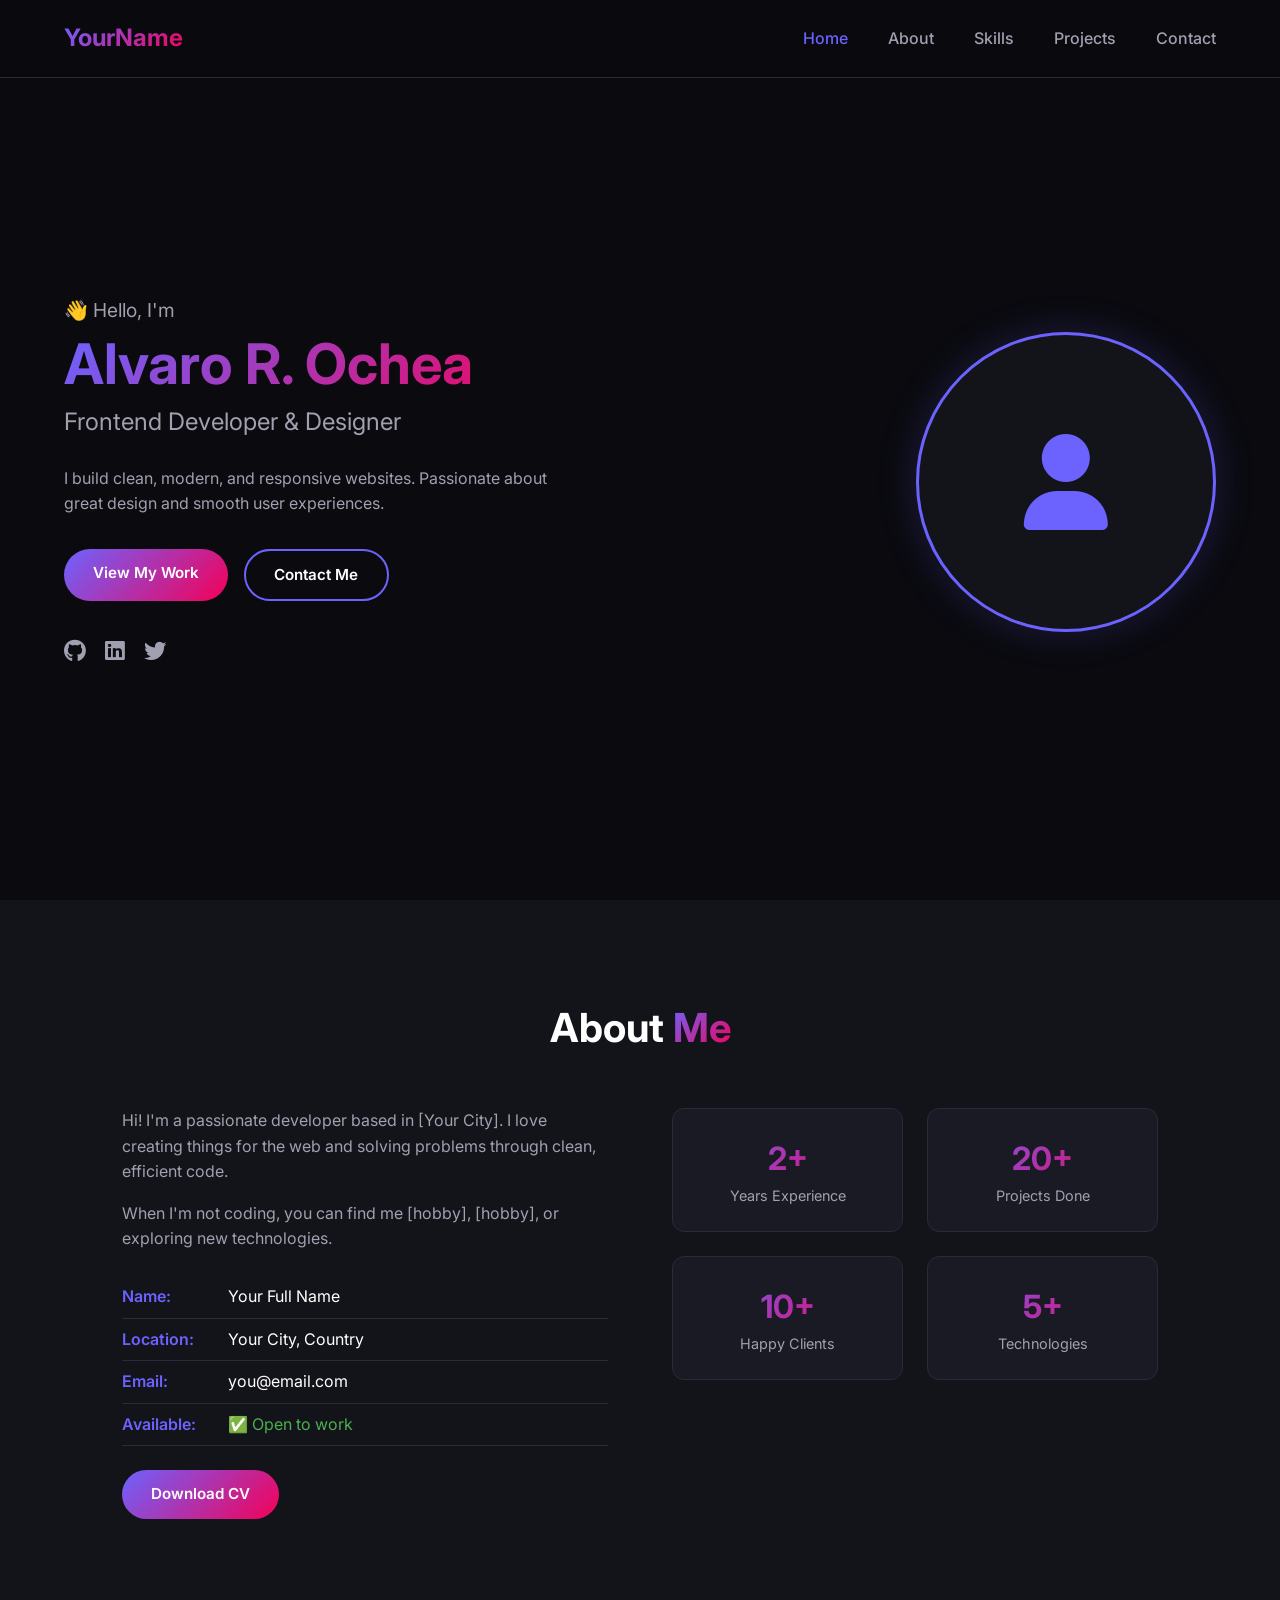
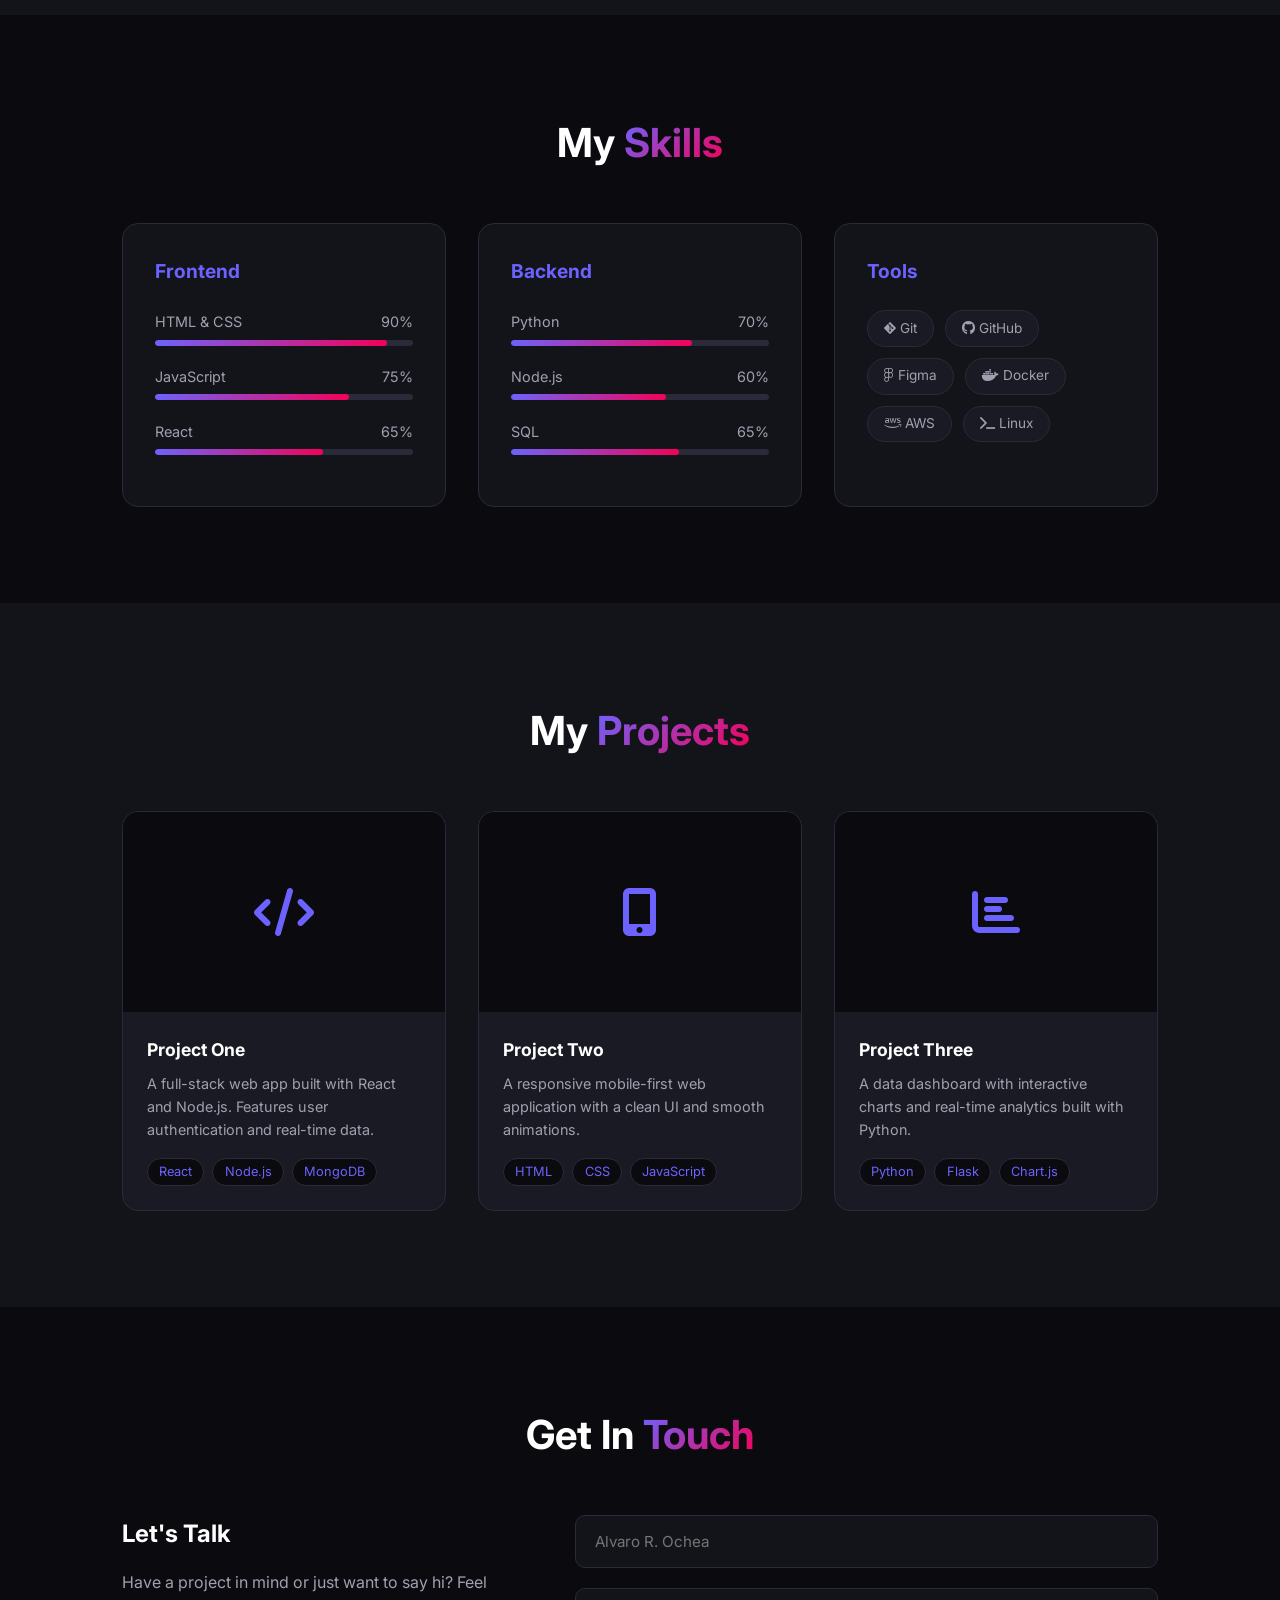
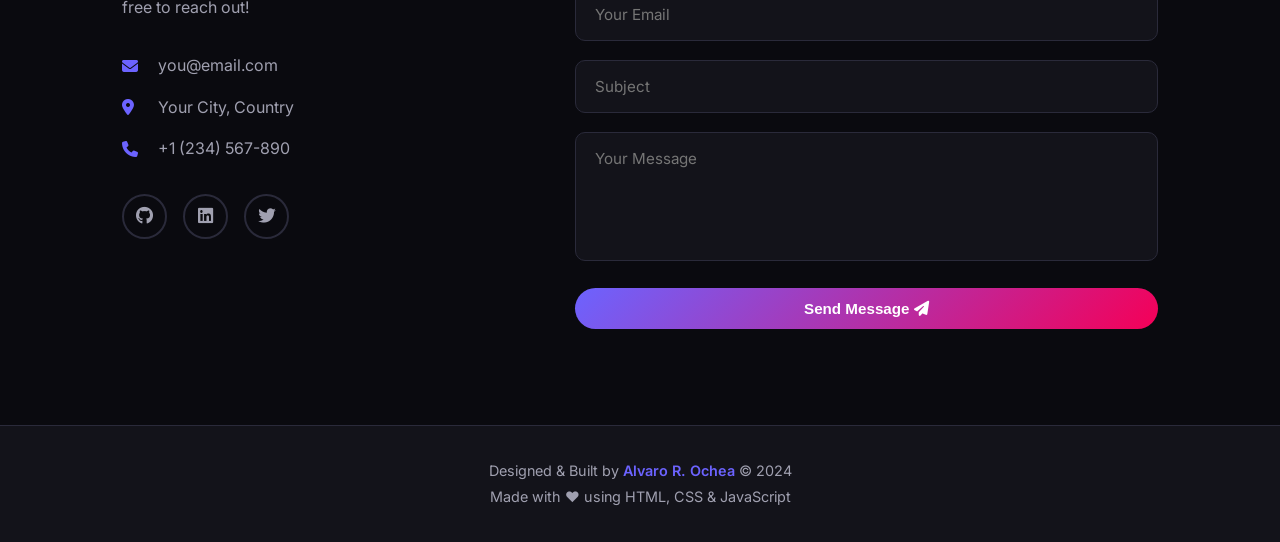
==== index.html @ e85761f1 "First Steps" ====
<!DOCTYPE html>
<html lang="en">
<head>
    <meta charset="UTF-8">
    <meta name="viewport" content="width=device-width, initial-scale=1.0">
    <title>Alvaro R. Ochea | Portfolio</title>
    <link rel="stylesheet" href="style.css">
    <!-- Font Awesome for icons -->
    <link rel="stylesheet" href="https://cdnjs.cloudflare.com/ajax/libs/font-awesome/6.4.0/css/all.min.css">
    <!-- Google Fonts -->
    <link href="https://fonts.googleapis.com/css2?family=Inter:wght@300;400;500;600;700&display=swap" rel="stylesheet">
</head>
<body>

    <!-- NAVBAR -->
    <nav class="navbar">
        <div class="nav-logo">YourName</div>
        <ul class="nav-links">
            <li><a href="#home">Home</a></li>
            <li><a href="#about">About</a></li>
            <li><a href="#skills">Skills</a></li>
            <li><a href="#projects">Projects</a></li>
            <li><a href="#contact">Contact</a></li>
        </ul>
        <div class="hamburger">
            <span></span>
            <span></span>
            <span></span>
        </div>
    </nav>

    <!-- HERO SECTION -->
    <section id="home" class="hero">
        <div class="hero-content">
            <p class="hero-greeting">👋 Hello, I'm</p>
            <h1 class="hero-name">Alvaro R. Ochea</h1>
            <h2 class="hero-title">Frontend Developer & Designer</h2>
            <p class="hero-description">
                I build clean, modern, and responsive websites. 
                Passionate about great design and smooth user experiences.
            </p>
            <div class="hero-buttons">
                <a href="#projects" class="btn btn-primary">View My Work</a>
                <a href="#contact" class="btn btn-secondary">Contact Me</a>
            </div>
            <div class="hero-socials">
                <a href="https://github.com/yourusername" target="_blank"><i class="fab fa-github"></i></a>
                <a href="https://linkedin.com/in/yourprofile" target="_blank"><i class="fab fa-linkedin"></i></a>
                <a href="https://twitter.com/yourhandle" target="_blank"><i class="fab fa-twitter"></i></a>
            </div>
        </div>
        <div class="hero-image">
            <!-- Replace with your image or remove -->
            <div class="image-placeholder">
                <i class="fas fa-user"></i>
            </div>
        </div>
    </section>

    <!-- ABOUT SECTION -->
    <section id="about" class="about">
        <div class="container">
            <h2 class="section-title">About <span>Me</span></h2>
            <div class="about-content">
                <div class="about-text">
                    <p>
                        Hi! I'm a passionate developer based in [Your City]. 
                        I love creating things for the web and solving problems 
                        through clean, efficient code.
                    </p>
                    <p>
                        When I'm not coding, you can find me [hobby], [hobby], 
                        or exploring new technologies.
                    </p>
                    <div class="about-info">
                        <div class="info-item">
                            <span class="info-label">Name:</span>
                            <span>Your Full Name</span>
                        </div>
                        <div class="info-item">
                            <span class="info-label">Location:</span>
                            <span>Your City, Country</span>
                        </div>
                        <div class="info-item">
                            <span class="info-label">Email:</span>
                            <span>you@email.com</span>
                        </div>
                        <div class="info-item">
                            <span class="info-label">Available:</span>
                            <span class="available">✅ Open to work</span>
                        </div>
                    </div>
                    <a href="#" class="btn btn-primary">Download CV</a>
                </div>
                <div class="about-stats">
                    <div class="stat-card">
                        <h3>2+</h3>
                        <p>Years Experience</p>
                    </div>
                    <div class="stat-card">
                        <h3>20+</h3>
                        <p>Projects Done</p>
                    </div>
                    <div class="stat-card">
                        <h3>10+</h3>
                        <p>Happy Clients</p>
                    </div>
                    <div class="stat-card">
                        <h3>5+</h3>
                        <p>Technologies</p>
                    </div>
                </div>
            </div>
        </div>
    </section>

    <!-- SKILLS SECTION -->
    <section id="skills" class="skills">
        <div class="container">
            <h2 class="section-title">My <span>Skills</span></h2>
            <div class="skills-grid">

                <div class="skill-category">
                    <h3>Frontend</h3>
                    <div class="skill-items">
                        <div class="skill-item">
                            <div class="skill-info">
                                <span>HTML & CSS</span>
                                <span>90%</span>
                            </div>
                            <div class="skill-bar">
                                <div class="skill-fill" style="width: 90%"></div>
                            </div>
                        </div>
                        <div class="skill-item">
                            <div class="skill-info">
                                <span>JavaScript</span>
                                <span>75%</span>
                            </div>
                            <div class="skill-bar">
                                <div class="skill-fill" style="width: 75%"></div>
                            </div>
                        </div>
                        <div class="skill-item">
                            <div class="skill-info">
                                <span>React</span>
                                <span>65%</span>
                            </div>
                            <div class="skill-bar">
                                <div class="skill-fill" style="width: 65%"></div>
                            </div>
                        </div>
                    </div>
                </div>

                <div class="skill-category">
                    <h3>Backend</h3>
                    <div class="skill-items">
                        <div class="skill-item">
                            <div class="skill-info">
                                <span>Python</span>
                                <span>70%</span>
                            </div>
                            <div class="skill-bar">
                                <div class="skill-fill" style="width: 70%"></div>
                            </div>
                        </div>
                        <div class="skill-item">
                            <div class="skill-info">
                                <span>Node.js</span>
                                <span>60%</span>
                            </div>
                            <div class="skill-bar">
                                <div class="skill-fill" style="width: 60%"></div>
                            </div>
                        </div>
                        <div class="skill-item">
                            <div class="skill-info">
                                <span>SQL</span>
                                <span>65%</span>
                            </div>
                            <div class="skill-bar">
                                <div class="skill-fill" style="width: 65%"></div>
                            </div>
                        </div>
                    </div>
                </div>

                <div class="skill-category">
                    <h3>Tools</h3>
                    <div class="tools-grid">
                        <div class="tool-badge"><i class="fab fa-git-alt"></i> Git</div>
                        <div class="tool-badge"><i class="fab fa-github"></i> GitHub</div>
                        <div class="tool-badge"><i class="fab fa-figma"></i> Figma</div>
                        <div class="tool-badge"><i class="fab fa-docker"></i> Docker</div>
                        <div class="tool-badge"><i class="fab fa-aws"></i> AWS</div>
                        <div class="tool-badge"><i class="fas fa-terminal"></i> Linux</div>
                    </div>
                </div>

            </div>
        </div>
    </section>

    <!-- PROJECTS SECTION -->
    <section id="projects" class="projects">
        <div class="container">
            <h2 class="section-title">My <span>Projects</span></h2>
            <div class="projects-grid">

                <div class="project-card">
                    <div class="project-image">
                        <div class="project-placeholder">
                            <i class="fas fa-code"></i>
                        </div>
                        <div class="project-overlay">
                            <a href="#" class="btn btn-small">Live Demo</a>
                            <a href="#" class="btn btn-small btn-outline">GitHub</a>
                        </div>
                    </div>
                    <div class="project-info">
                        <h3>Project One</h3>
                        <p>A full-stack web app built with React and Node.js. Features user authentication and real-time data.</p>
                        <div class="project-tags">
                            <span>React</span>
                            <span>Node.js</span>
                            <span>MongoDB</span>
                        </div>
                    </div>
                </div>

                <div class="project-card">
                    <div class="project-image">
                        <div class="project-placeholder">
                            <i class="fas fa-mobile-alt"></i>
                        </div>
                        <div class="project-overlay">
                            <a href="#" class="btn btn-small">Live Demo</a>
                            <a href="#" class="btn btn-small btn-outline">GitHub</a>
                        </div>
                    </div>
                    <div class="project-info">
                        <h3>Project Two</h3>
                        <p>A responsive mobile-first web application with a clean UI and smooth animations.</p>
                        <div class="project-tags">
                            <span>HTML</span>
                            <span>CSS</span>
                            <span>JavaScript</span>
                        </div>
                    </div>
                </div>

                <div class="project-card">
                    <div class="project-image">
                        <div class="project-placeholder">
                            <i class="fas fa-chart-bar"></i>
                        </div>
                        <div class="project-overlay">
                            <a href="#" class="btn btn-small">Live Demo</a>
                            <a href="#" class="btn btn-small btn-outline">GitHub</a>
                        </div>
                    </div>
                    <div class="project-info">
                        <h3>Project Three</h3>
                        <p>A data dashboard with interactive charts and real-time analytics built with Python.</p>
                        <div class="project-tags">
                            <span>Python</span>
                            <span>Flask</span>
                            <span>Chart.js</span>
                        </div>
                    </div>
                </div>

            </div>
        </div>
    </section>

    <!-- CONTACT SECTION -->
    <section id="contact" class="contact">
        <div class="container">
            <h2 class="section-title">Get In <span>Touch</span></h2>
            <div class="contact-content">

                <div class="contact-info">
                    <h3>Let's Talk</h3>
                    <p>Have a project in mind or just want to say hi? Feel free to reach out!</p>
                    <div class="contact-details">
                        <div class="contact-item">
                            <i class="fas fa-envelope"></i>
                            <span>you@email.com</span>
                        </div>
                        <div class="contact-item">
                            <i class="fas fa-map-marker-alt"></i>
                            <span>Your City, Country</span>
                        </div>
                        <div class="contact-item">
                            <i class="fas fa-phone"></i>
                            <span>+1 (234) 567-890</span>
                        </div>
                    </div>
                    <div class="contact-socials">
                        <a href="#"><i class="fab fa-github"></i></a>
                        <a href="#"><i class="fab fa-linkedin"></i></a>
                        <a href="#"><i class="fab fa-twitter"></i></a>
                    </div>
                </div>

                <form class="contact-form">
                    <div class="form-group">
                        <input type="text" placeholder="Alvaro R. Ochea" required>
                    </div>
                    <div class="form-group">
                        <input type="email" placeholder="Your Email" required>
                    </div>
                    <div class="form-group">
                        <input type="text" placeholder="Subject">
                    </div>
                    <div class="form-group">
                        <textarea rows="5" placeholder="Your Message" required></textarea>
                    </div>
                    <button type="submit" class="btn btn-primary">
                        Send Message <i class="fas fa-paper-plane"></i>
                    </button>
                </form>

            </div>
        </div>
    </section>

    <!-- FOOTER -->
    <footer class="footer">
        <p>Designed & Built by <span>Alvaro R. Ochea</span> © 2024</p>
        <p>Made with ❤️ using HTML, CSS & JavaScript</p>
    </footer>

    <script src="script.js"></script>
</body>
</html>
---- style.css ----
/* ===== RESET & BASE ===== */
* {
    margin: 0;
    padding: 0;
    box-sizing: border-box;
    scroll-behavior: smooth;
}

:root {
    --primary: #6c63ff;
    --primary-dark: #5a52d5;
    --secondary: #f50057;
    --bg-dark: #0a0a0f;
    --bg-card: #13131a;
    --bg-card2: #1a1a24;
    --text-primary: #ffffff;
    --text-secondary: #a0a0b0;
    --border: #2a2a3a;
    --gradient: linear-gradient(135deg, #6c63ff, #f50057);
}

body {
    font-family: 'Inter', sans-serif;
    background-color: var(--bg-dark);
    color: var(--text-primary);
    line-height: 1.6;
}

.container {
    max-width: 1100px;
    margin: 0 auto;
    padding: 0 2rem;
}

/* ===== NAVBAR ===== */
.navbar {
    position: fixed;
    top: 0;
    width: 100%;
    padding: 1.2rem 4rem;
    display: flex;
    justify-content: space-between;
    align-items: center;
    background: rgba(10, 10, 15, 0.85);
    backdrop-filter: blur(10px);
    border-bottom: 1px solid var(--border);
    z-index: 1000;
}

.nav-logo {
    font-size: 1.5rem;
    font-weight: 700;
    background: var(--gradient);
    -webkit-background-clip: text;
    -webkit-text-fill-color: transparent;
}

.nav-links {
    display: flex;
    list-style: none;
    gap: 2.5rem;
}

.nav-links a {
    text-decoration: none;
    color: var(--text-secondary);
    font-weight: 500;
    transition: color 0.3s;
}

.nav-links a:hover {
    color: var(--primary);
}

.hamburger {
    display: none;
    flex-direction: column;
    gap: 5px;
    cursor: pointer;
}

.hamburger span {
    width: 25px;
    height: 2px;
    background: var(--text-primary);
    transition: 0.3s;
}

/* ===== SECTION TITLES ===== */
.section-title {
    font-size: 2.5rem;
    font-weight: 700;
    text-align: center;
    margin-bottom: 3rem;
}

.section-title span {
    background: var(--gradient);
    -webkit-background-clip: text;
    -webkit-text-fill-color: transparent;
}

/* ===== BUTTONS ===== */
.btn {
    display: inline-block;
    padding: 0.75rem 1.8rem;
    border-radius: 50px;
    text-decoration: none;
    font-weight: 600;
    font-size: 0.95rem;
    transition: all 0.3s;
    cursor: pointer;
    border: none;
}

.btn-primary {
    background: var(--gradient);
    color: white;
}

.btn-primary:hover {
    opacity: 0.85;
    transform: translateY(-2px);
    box-shadow: 0 10px 30px rgba(108, 99, 255, 0.3);
}

.btn-secondary {
    background: transparent;
    color: var(--text-primary);
    border: 2px solid var(--primary);
}

.btn-secondary:hover {
    background: var(--primary);
    transform: translateY(-2px);
}

.btn-small {
    padding: 0.5rem 1.2rem;
    font-size: 0.85rem;
}

.btn-outline {
    background: transparent;
    border: 2px solid white;
    color: white;
}

/* ===== HERO ===== */
.hero {
    min-height: 100vh;
    display: flex;
    align-items: center;
    justify-content: space-between;
    padding: 8rem 4rem 4rem;
    gap: 2rem;
}

.hero-greeting {
    font-size: 1.2rem;
    color: var(--text-secondary);
    margin-bottom: 0.5rem;
}

.hero-name {
    font-size: 3.5rem;
    font-weight: 700;
    line-height: 1.1;
    margin-bottom: 0.5rem;
    background: var(--gradient);
    -webkit-background-clip: text;
    -webkit-text-fill-color: transparent;
}

.hero-title {
    font-size: 1.5rem;
    color: var(--text-secondary);
    font-weight: 400;
    margin-bottom: 1.5rem;
}

.hero-description {
    color: var(--text-secondary);
    max-width: 500px;
    margin-bottom: 2rem;
    font-size: 1rem;
}

.hero-buttons {
    display: flex;
    gap: 1rem;
    margin-bottom: 2rem;
    flex-wrap: wrap;
}

.hero-socials {
    display: flex;
    gap: 1.2rem;
}

.hero-socials a {
    color: var(--text-secondary);
    font-size: 1.4rem;
    transition: all 0.3s;
    text-decoration: none;
}

.hero-socials a:hover {
    color: var(--primary);
    transform: translateY(-3px);
}

.image-placeholder {
    width: 300px;
    height: 300px;
    border-radius: 50%;
    background: var(--bg-card);
    border: 3px solid var(--primary);
    display: flex;
    align-items: center;
    justify-content: center;
    font-size: 6rem;
    color: var(--primary);
    box-shadow: 0 0 40px rgba(108, 99, 255, 0.2);
}

/* ===== ABOUT ===== */
.about {
    padding: 6rem 0;
    background: var(--bg-card);
}

.about-content {
    display: grid;
    grid-template-columns: 1fr 1fr;
    gap: 4rem;
    align-items: start;
}

.about-text p {
    color: var(--text-secondary);
    margin-bottom: 1rem;
}

.about-info {
    margin: 1.5rem 0;
}

.info-item {
    display: flex;
    gap: 1rem;
    padding: 0.5rem 0;
    border-bottom: 1px solid var(--border);
}

.info-label {
    color: var(--primary);
    font-weight: 600;
    min-width: 90px;
}

.available {
    color: #4caf50;
}

.about-stats {
    display: grid;
    grid-template-columns: 1fr 1fr;
    gap: 1.5rem;
}

.stat-card {
    background: var(--bg-card2);
    padding: 1.5rem;
    border-radius: 12px;
    text-align: center;
    border: 1px solid var(--border);
    transition: transform 0.3s;
}

.stat-card:hover {
    transform: translateY(-5px);
    border-color: var(--primary);
}

.stat-card h3 {
    font-size: 2rem;
    background: var(--gradient);
    -webkit-background-clip: text;
    -webkit-text-fill-color: transparent;
}

.stat-card p {
    color: var(--text-secondary);
    font-size: 0.9rem;
}

/* ===== SKILLS ===== */
.skills {
    padding: 6rem 0;
}

.skills-grid {
    display: grid;
    grid-template-columns: 1fr 1fr 1fr;
    gap: 2rem;
}

.skill-category {
    background: var(--bg-card);
    padding: 2rem;
    border-radius: 16px;
    border: 1px solid var(--border);
}

.skill-category h3 {
    color: var(--primary);
    margin-bottom: 1.5rem;
    font-size: 1.2rem;
}

.skill-item {
    margin-bottom: 1.2rem;
}

.skill-info {
    display: flex;
    justify-content: space-between;
    margin-bottom: 0.4rem;
    font-size: 0.9rem;
    color: var(--text-secondary);
}

.skill-bar {
    height: 6px;
    background: var(--border);
    border-radius: 10px;
    overflow: hidden;
}

.skill-fill {
    height: 100%;
    background: var(--gradient);
    border-radius: 10px;
    transition: width 1s ease;
}

.tools-grid {
    display: flex;
    flex-wrap: wrap;
    gap: 0.7rem;
}

.tool-badge {
    background: var(--bg-card2);
    border: 1px solid var(--border);
    padding: 0.4rem 1rem;
    border-radius: 50px;
    font-size: 0.85rem;
    color: var(--text-secondary);
    transition: all 0.3s;
}

.tool-badge:hover {
    border-color: var(--primary);
    color: var(--primary);
}

/* ===== PROJECTS ===== */
.projects {
    padding: 6rem 0;
    background: var(--bg-card);
}

.projects-grid {
    display: grid;
    grid-template-columns: repeat(3, 1fr);
    gap: 2rem;
}

.project-card {
    background: var(--bg-card2);
    border-radius: 16px;
    overflow: hidden;
    border: 1px solid var(--border);
    transition: transform 0.3s, border-color 0.3s;
}

.project-card:hover {
    transform: translateY(-8px);
    border-color: var(--primary);
}

.project-image {
    position: relative;
    height: 200px;
    overflow: hidden;
}

.project-placeholder {
    width: 100%;
    height: 100%;
    background: var(--bg-dark);
    display: flex;
    align-items: center;
    justify-content: center;
    font-size: 3rem;
    color: var(--primary);
}

.project-overlay {
    position: absolute;
    top: 0;
    left: 0;
    width: 100%;
    height: 100%;
    background: rgba(108, 99, 255, 0.9);
    display: flex;
    align-items: center;
    justify-content: center;
    gap: 1rem;
    opacity: 0;
    transition: opacity 0.3s;
}

.project-card:hover .project-overlay {
    opacity: 1;
}

.project-info {
    padding: 1.5rem;
}

.project-info h3 {
    font-size: 1.1rem;
    margin-bottom: 0.5rem;
}

.project-info p {
    color: var(--text-secondary);
    font-size: 0.9rem;
    margin-bottom: 1rem;
}

.project-tags {
    display: flex;
    flex-wrap: wrap;
    gap: 0.5rem;
}

.project-tags span {
    background: var(--bg-dark);
    color: var(--primary);
    padding: 0.2rem 0.7rem;
    border-radius: 50px;
    font-size: 0.8rem;
    border: 1px solid var(--border);
}

/* ===== CONTACT ===== */
.contact {
    padding: 6rem 0;
}

.contact-content {
    display: grid;
    grid-template-columns: 1fr 1.5fr;
    gap: 4rem;
}

.contact-info h3 {
    font-size: 1.5rem;
    margin-bottom: 1rem;
}

.contact-info p {
    color: var(--text-secondary);
    margin-bottom: 2rem;
}

.contact-details {
    margin-bottom: 2rem;
}

.contact-item {
    display: flex;
    align-items: center;
    gap: 1rem;
    margin-bottom: 1rem;
    color: var(--text-secondary);
}

.contact-item i {
    color: var(--primary);
    width: 20px;
}

.contact-socials {
    display: flex;
    gap: 1rem;
}

.contact-socials a {
    width: 45px;
    height: 45px;
    border-radius: 50%;
    border: 2px solid var(--border);
    display: flex;
    align-items: center;
    justify-content: center;
    color: var(--text-secondary);
    text-decoration: none;
    font-size: 1.1rem;
    transition: all 0.3s;
}

.contact-socials a:hover {
    border-color: var(--primary);
    color: var(--primary);
    transform: translateY(-3px);
}

.contact-form {
    display: flex;
    flex-direction: column;
    gap: 1.2rem;
}

.form-group input,
.form-group textarea {
    width: 100%;
    padding: 1rem 1.2rem;
    background: var(--bg-card);
    border: 1px solid var(--border);
    border-radius: 10px;
    color: var(--text-primary);
    font-family: 'Inter', sans-serif;
    font-size: 0.95rem;
    transition: border-color 0.3s;
    resize: none;
}

.form-group input:focus,
.form-group textarea:focus {
    outline: none;
    border-color: var(--primary);
}

/* ===== FOOTER ===== */
.footer {
    background: var(--bg-card);
    text-align: center;
    padding: 2rem;
    border-top: 1px solid var(--border);
    color: var(--text-secondary);
    font-size: 0.9rem;
    line-height: 1.8;
}

.footer span {
    color: var(--primary);
    font-weight: 600;
}

/* ===== RESPONSIVE ===== */
@media (max-width: 900px) {
    .navbar {
        padding: 1rem 2rem;
    }

    .hero {
        flex-direction: column;
        padding: 8rem 2rem 4rem;
        text-align: center;
    }

    .hero-buttons {
        justify-content: center;
    }

    .hero-socials {
        justify-content: center;
    }

    .hero-description {
        margin: 0 auto 2rem;
    }

    .about-content {
        grid-template-columns: 1fr;
    }

    .skills-grid {
        grid-template-columns: 1fr;
    }

    .projects-grid {
        grid-template-columns: 1fr 1fr;
    }

    .contact-content {
        grid-template-columns: 1fr;
    }
}

@media (max-width: 600px) {
    .nav-links {
        display: none;
    }

    .hamburger {
        display: flex;
    }

    .hero-name {
        font-size: 2.5rem;
    }

    .projects-grid {
        grid-template-columns: 1fr;
    }

    .image-placeholder {
        width: 200px;
        height: 200px;
        font-size: 4rem;
    }
}
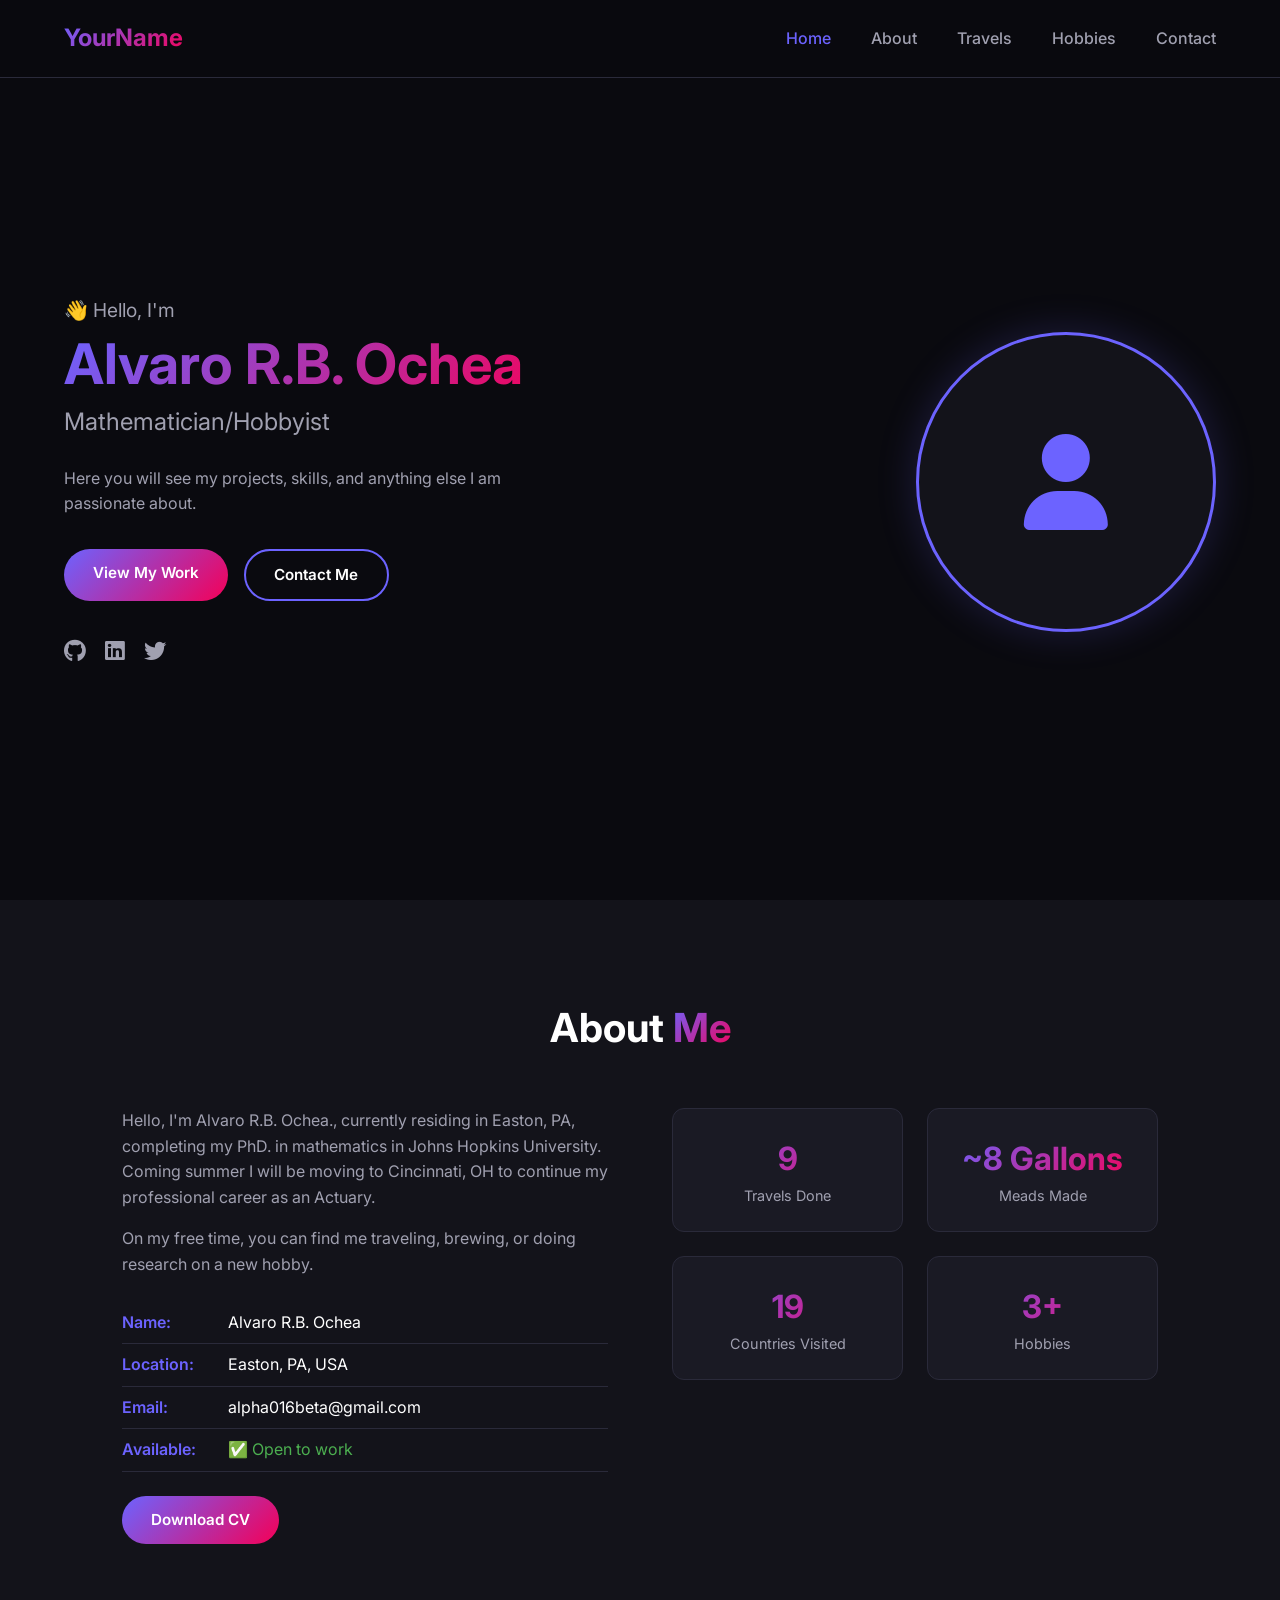
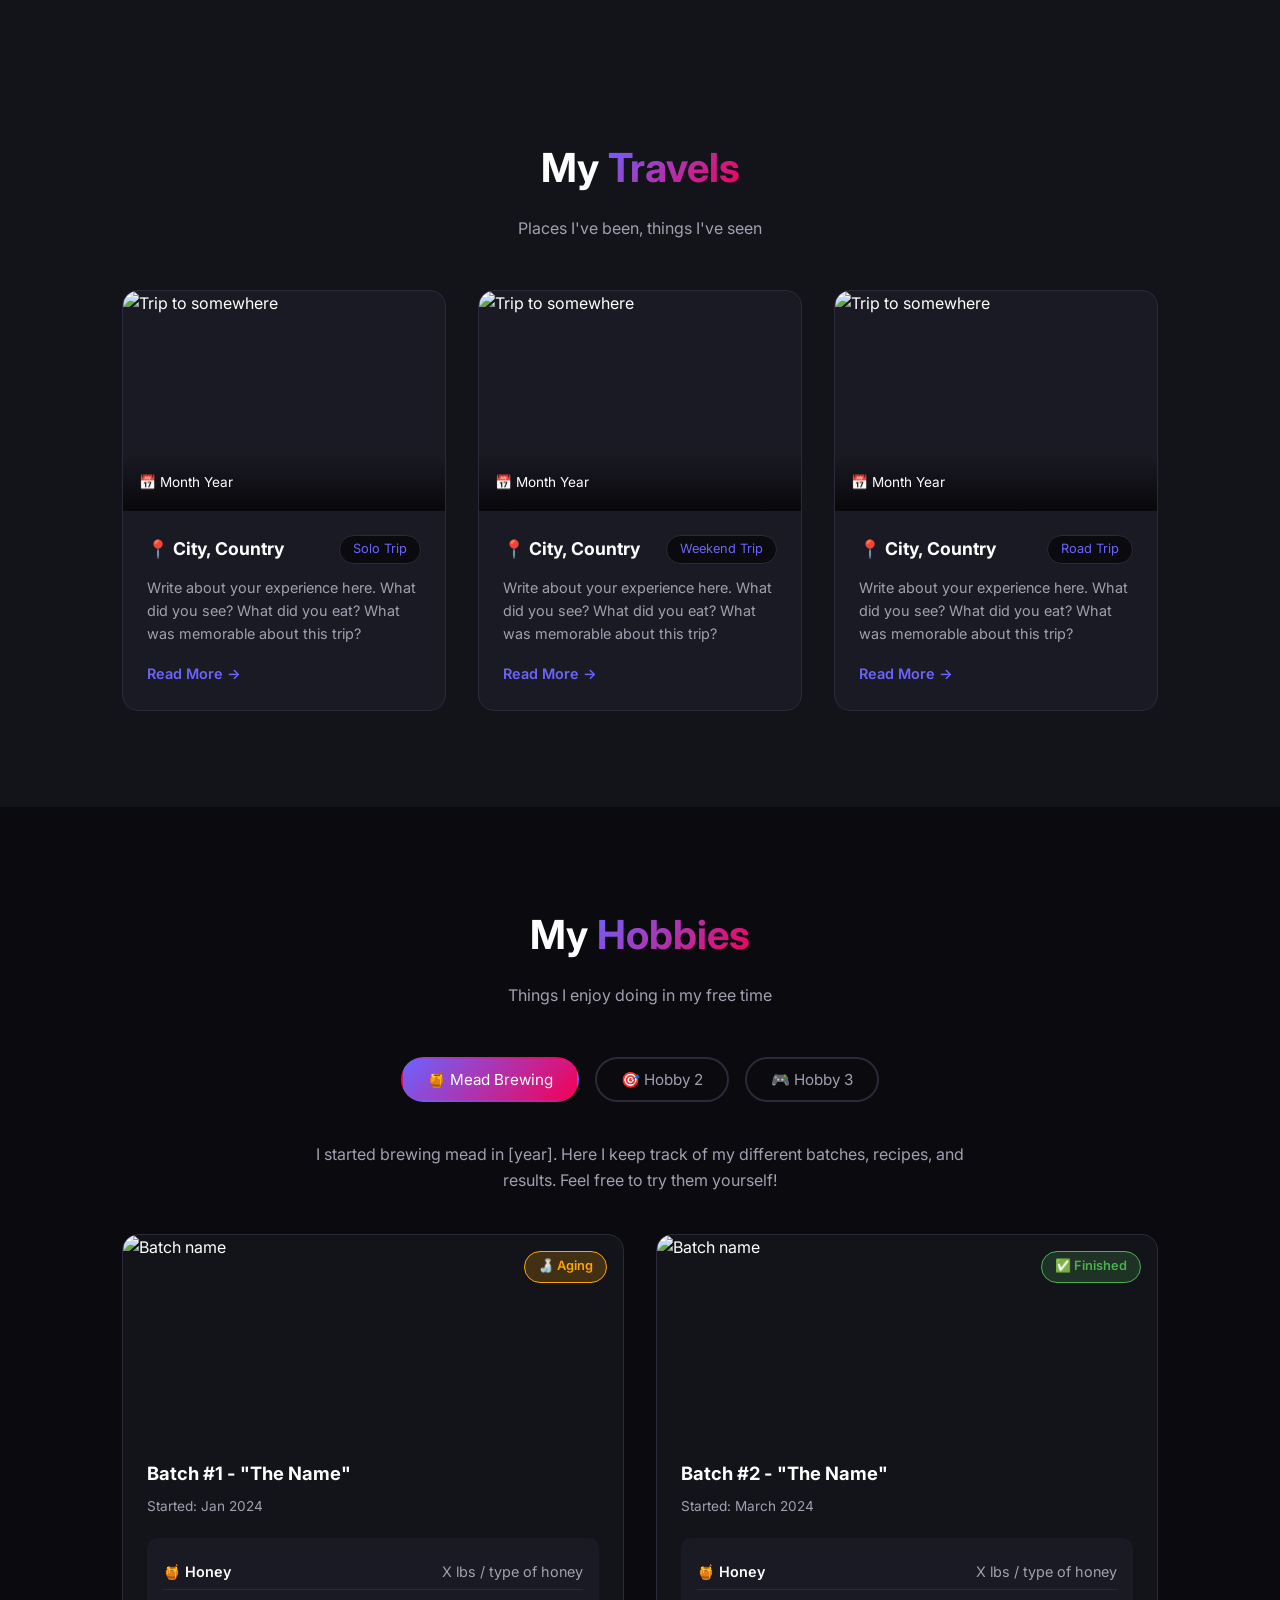
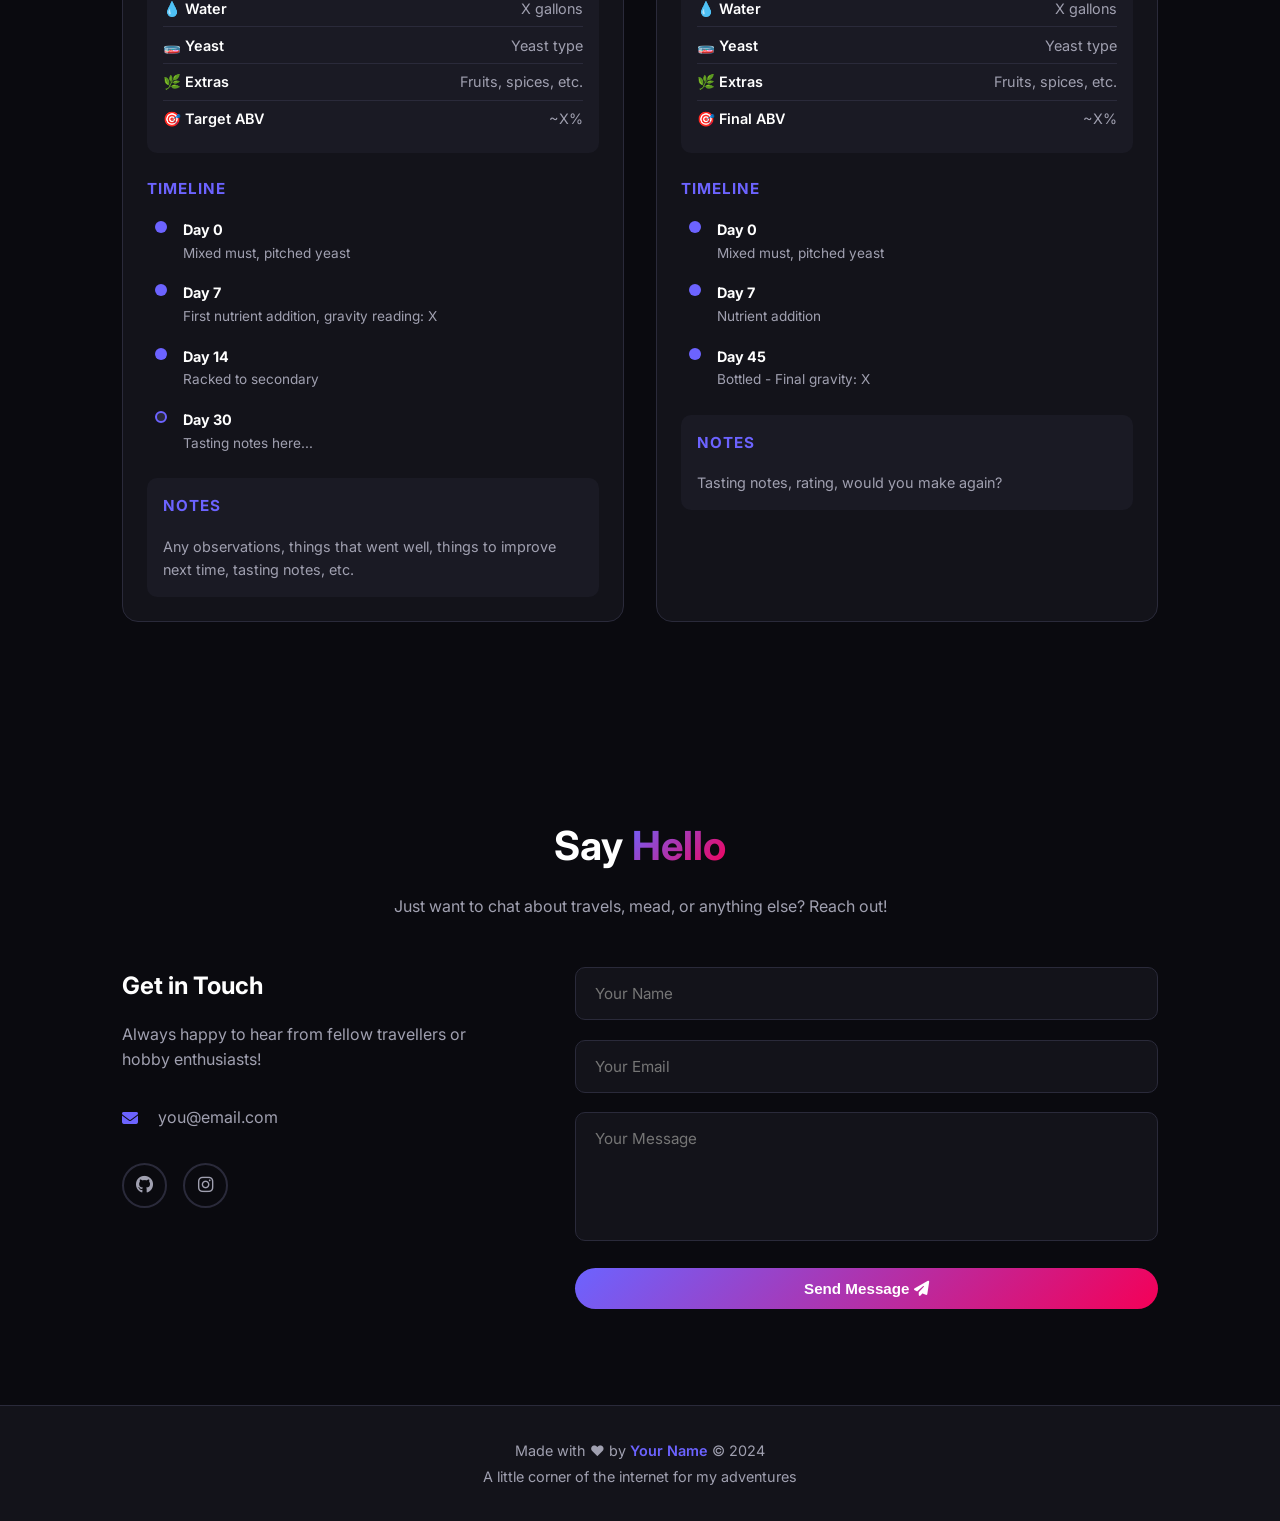
==== commit 85eab32b: "Less coding" ====
--- a/index.html
+++ b/index.html
@@ -18,8 +18,8 @@
         <ul class="nav-links">
             <li><a href="#home">Home</a></li>
             <li><a href="#about">About</a></li>
-            <li><a href="#skills">Skills</a></li>
-            <li><a href="#projects">Projects</a></li>
+            <li><a href="#travels">Travels</a></li>
+            <li><a href="#hobbies">Hobbies</a></li>
             <li><a href="#contact">Contact</a></li>
         </ul>
         <div class="hamburger">
@@ -33,11 +33,10 @@
     <section id="home" class="hero">
         <div class="hero-content">
             <p class="hero-greeting">👋 Hello, I'm</p>
-            <h1 class="hero-name">Alvaro R. Ochea</h1>
-            <h2 class="hero-title">Frontend Developer & Designer</h2>
+            <h1 class="hero-name">Alvaro R.B. Ochea</h1>
+            <h2 class="hero-title">Mathematician/Hobbyist</h2>
             <p class="hero-description">
-                I build clean, modern, and responsive websites. 
-                Passionate about great design and smooth user experiences.
+                Here you will see my projects, skills, and anything else I am passionate about.
             </p>
             <div class="hero-buttons">
                 <a href="#projects" class="btn btn-primary">View My Work</a>
@@ -64,26 +63,24 @@
             <div class="about-content">
                 <div class="about-text">
                     <p>
-                        Hi! I'm a passionate developer based in [Your City]. 
-                        I love creating things for the web and solving problems 
-                        through clean, efficient code.
+                        Hello, I'm Alvaro R.B. Ochea., currently residing in Easton, PA, completing my PhD. in mathematics in Johns Hopkins University. Coming summer I will be moving to Cincinnati, OH to continue my professional career as an Actuary.
                     </p>
                     <p>
-                        When I'm not coding, you can find me [hobby], [hobby], 
-                        or exploring new technologies.
+                        On my free time, you can find me traveling, brewing, 
+                        or doing research on a new hobby.
                     </p>
                     <div class="about-info">
                         <div class="info-item">
                             <span class="info-label">Name:</span>
-                            <span>Your Full Name</span>
+                            <span>Alvaro R.B. Ochea</span>
                         </div>
                         <div class="info-item">
                             <span class="info-label">Location:</span>
-                            <span>Your City, Country</span>
+                            <span>Easton, PA, USA</span>
                         </div>
                         <div class="info-item">
                             <span class="info-label">Email:</span>
-                            <span>you@email.com</span>
+                            <span>alpha016beta@gmail.com</span>
                         </div>
                         <div class="info-item">
                             <span class="info-label">Available:</span>
@@ -94,107 +91,86 @@
                 </div>
                 <div class="about-stats">
                     <div class="stat-card">
-                        <h3>2+</h3>
-                        <p>Years Experience</p>
+                        <h3>9</h3>
+                        <p>Travels Done</p>
                     </div>
                     <div class="stat-card">
-                        <h3>20+</h3>
-                        <p>Projects Done</p>
+                        <h3>~8 Gallons</h3>
+                        <p>Meads Made</p>
                     </div>
                     <div class="stat-card">
-                        <h3>10+</h3>
-                        <p>Happy Clients</p>
+                        <h3>19</h3>
+                        <p>Countries Visited</p>
                     </div>
                     <div class="stat-card">
-                        <h3>5+</h3>
-                        <p>Technologies</p>
+                        <h3>3+</h3>
+                        <p>Hobbies</p>
                     </div>
                 </div>
             </div>
         </div>
     </section>
 
-    <!-- SKILLS SECTION -->
-    <section id="skills" class="skills">
+  <!-- TRAVELS SECTION -->
+    <section id="travels" class="travels">
         <div class="container">
-            <h2 class="section-title">My <span>Skills</span></h2>
-            <div class="skills-grid">
-
-                <div class="skill-category">
-                    <h3>Frontend</h3>
-                    <div class="skill-items">
-                        <div class="skill-item">
-                            <div class="skill-info">
-                                <span>HTML & CSS</span>
-                                <span>90%</span>
-                            </div>
-                            <div class="skill-bar">
-                                <div class="skill-fill" style="width: 90%"></div>
-                            </div>
-                        </div>
-                        <div class="skill-item">
-                            <div class="skill-info">
-                                <span>JavaScript</span>
-                                <span>75%</span>
-                            </div>
-                            <div class="skill-bar">
-                                <div class="skill-fill" style="width: 75%"></div>
-                            </div>
-                        </div>
-                        <div class="skill-item">
-                            <div class="skill-info">
-                                <span>React</span>
-                                <span>65%</span>
-                            </div>
-                            <div class="skill-bar">
-                                <div class="skill-fill" style="width: 65%"></div>
-                            </div>
-                        </div>
-                    </div>
-                </div>
-
-                <div class="skill-category">
-                    <h3>Backend</h3>
-                    <div class="skill-items">
-                        <div class="skill-item">
-                            <div class="skill-info">
-                                <span>Python</span>
-                                <span>70%</span>
-                            </div>
-                            <div class="skill-bar">
-                                <div class="skill-fill" style="width: 70%"></div>
-                            </div>
-                        </div>
-                        <div class="skill-item">
-                            <div class="skill-info">
-                                <span>Node.js</span>
-                                <span>60%</span>
-                            </div>
-                            <div class="skill-bar">
-                                <div class="skill-fill" style="width: 60%"></div>
-                            </div>
-                        </div>
-                        <div class="skill-item">
-                            <div class="skill-info">
-                                <span>SQL</span>
-                                <span>65%</span>
-                            </div>
-                            <div class="skill-bar">
-                                <div class="skill-fill" style="width: 65%"></div>
-                            </div>
-                        </div>
-                    </div>
-                </div>
-
-                <div class="skill-category">
-                    <h3>Tools</h3>
-                    <div class="tools-grid">
-                        <div class="tool-badge"><i class="fab fa-git-alt"></i> Git</div>
-                        <div class="tool-badge"><i class="fab fa-github"></i> GitHub</div>
-                        <div class="tool-badge"><i class="fab fa-figma"></i> Figma</div>
-                        <div class="tool-badge"><i class="fab fa-docker"></i> Docker</div>
-                        <div class="tool-badge"><i class="fab fa-aws"></i> AWS</div>
-                        <div class="tool-badge"><i class="fas fa-terminal"></i> Linux</div>
+            <h2 class="section-title">My <span>Travels</span></h2>
+            <p class="section-subtitle">Places I've been, things I've seen</p>
+
+            <div class="travels-grid">
+
+                <div class="travel-card">
+                    <div class="travel-image">
+                        <!-- Replace src with your actual photo path -->
+                        <img src="assets/travel1.jpg" alt="Trip to somewhere">
+                        <div class="travel-overlay">
+                            <span class="travel-date">📅 Month Year</span>
+                        </div>
+                    </div>
+                    <div class="travel-info">
+                        <div class="travel-header">
+                            <h3>📍 City, Country</h3>
+                            <span class="travel-badge">Solo Trip</span>
+                        </div>
+                        <p>Write about your experience here. What did you see? 
+                        What did you eat? What was memorable about this trip?</p>
+                        <a href="#" class="read-more">Read More →</a>
+                    </div>
+                </div>
+
+                <div class="travel-card">
+                    <div class="travel-image">
+                        <img src="assets/travel2.jpg" alt="Trip to somewhere">
+                        <div class="travel-overlay">
+                            <span class="travel-date">📅 Month Year</span>
+                        </div>
+                    </div>
+                    <div class="travel-info">
+                        <div class="travel-header">
+                            <h3>📍 City, Country</h3>
+                            <span class="travel-badge">Weekend Trip</span>
+                        </div>
+                        <p>Write about your experience here. What did you see? 
+                        What did you eat? What was memorable about this trip?</p>
+                        <a href="#" class="read-more">Read More →</a>
+                    </div>
+                </div>
+
+                <div class="travel-card">
+                    <div class="travel-image">
+                        <img src="assets/travel3.jpg" alt="Trip to somewhere">
+                        <div class="travel-overlay">
+                            <span class="travel-date">📅 Month Year</span>
+                        </div>
+                    </div>
+                    <div class="travel-info">
+                        <div class="travel-header">
+                            <h3>📍 City, Country</h3>
+                            <span class="travel-badge">Road Trip</span>
+                        </div>
+                        <p>Write about your experience here. What did you see? 
+                        What did you eat? What was memorable about this trip?</p>
+                        <a href="#" class="read-more">Read More →</a>
                     </div>
                 </div>
 
@@ -202,118 +178,232 @@
         </div>
     </section>
 
-    <!-- PROJECTS SECTION -->
-    <section id="projects" class="projects">
+    <!-- HOBBIES SECTION -->
+    <section id="hobbies" class="hobbies">
         <div class="container">
-            <h2 class="section-title">My <span>Projects</span></h2>
-            <div class="projects-grid">
-
-                <div class="project-card">
-                    <div class="project-image">
-                        <div class="project-placeholder">
-                            <i class="fas fa-code"></i>
-                        </div>
-                        <div class="project-overlay">
-                            <a href="#" class="btn btn-small">Live Demo</a>
-                            <a href="#" class="btn btn-small btn-outline">GitHub</a>
-                        </div>
-                    </div>
-                    <div class="project-info">
-                        <h3>Project One</h3>
-                        <p>A full-stack web app built with React and Node.js. Features user authentication and real-time data.</p>
-                        <div class="project-tags">
-                            <span>React</span>
-                            <span>Node.js</span>
-                            <span>MongoDB</span>
-                        </div>
-                    </div>
-                </div>
-
-                <div class="project-card">
-                    <div class="project-image">
-                        <div class="project-placeholder">
-                            <i class="fas fa-mobile-alt"></i>
-                        </div>
-                        <div class="project-overlay">
-                            <a href="#" class="btn btn-small">Live Demo</a>
-                            <a href="#" class="btn btn-small btn-outline">GitHub</a>
-                        </div>
-                    </div>
-                    <div class="project-info">
-                        <h3>Project Two</h3>
-                        <p>A responsive mobile-first web application with a clean UI and smooth animations.</p>
-                        <div class="project-tags">
-                            <span>HTML</span>
-                            <span>CSS</span>
-                            <span>JavaScript</span>
-                        </div>
-                    </div>
-                </div>
-
-                <div class="project-card">
-                    <div class="project-image">
-                        <div class="project-placeholder">
-                            <i class="fas fa-chart-bar"></i>
-                        </div>
-                        <div class="project-overlay">
-                            <a href="#" class="btn btn-small">Live Demo</a>
-                            <a href="#" class="btn btn-small btn-outline">GitHub</a>
-                        </div>
-                    </div>
-                    <div class="project-info">
-                        <h3>Project Three</h3>
-                        <p>A data dashboard with interactive charts and real-time analytics built with Python.</p>
-                        <div class="project-tags">
-                            <span>Python</span>
-                            <span>Flask</span>
-                            <span>Chart.js</span>
-                        </div>
-                    </div>
-                </div>
-
-            </div>
+            <h2 class="section-title">My <span>Hobbies</span></h2>
+            <p class="section-subtitle">Things I enjoy doing in my free time</p>
+
+            <!-- HOBBY TABS -->
+            <div class="hobby-tabs">
+                <button class="tab-btn active" data-tab="mead">🍯 Mead Brewing</button>
+                <button class="tab-btn" data-tab="hobby2">🎯 Hobby 2</button>
+                <button class="tab-btn" data-tab="hobby3">🎮 Hobby 3</button>
+            </div>
+
+            <!-- MEAD BREWING TAB -->
+            <div class="tab-content active" id="mead">
+                <div class="hobby-intro">
+                    <p>
+                        I started brewing mead in [year]. Here I keep track of 
+                        my different batches, recipes, and results. 
+                        Feel free to try them yourself!
+                    </p>
+                </div>
+
+                <div class="mead-grid">
+
+                    <!-- BATCH CARD -->
+                    <div class="mead-card">
+                        <div class="mead-image">
+                            <img src="assets/mead1.jpg" alt="Batch name">
+                            <div class="mead-status brewing">🍶 Aging</div>
+                        </div>
+                        <div class="mead-info">
+                            <div class="mead-header">
+                                <h3>Batch #1 - "The Name"</h3>
+                                <span class="mead-date">Started: Jan 2024</span>
+                            </div>
+
+                            <div class="mead-details">
+                                <div class="detail-row">
+                                    <span class="detail-label">🍯 Honey</span>
+                                    <span>X lbs / type of honey</span>
+                                </div>
+                                <div class="detail-row">
+                                    <span class="detail-label">💧 Water</span>
+                                    <span>X gallons</span>
+                                </div>
+                                <div class="detail-row">
+                                    <span class="detail-label">🧫 Yeast</span>
+                                    <span>Yeast type</span>
+                                </div>
+                                <div class="detail-row">
+                                    <span class="detail-label">🌿 Extras</span>
+                                    <span>Fruits, spices, etc.</span>
+                                </div>
+                                <div class="detail-row">
+                                    <span class="detail-label">🎯 Target ABV</span>
+                                    <span>~X%</span>
+                                </div>
+                            </div>
+
+                            <!-- TIMELINE -->
+                            <div class="batch-timeline">
+                                <h4>Timeline</h4>
+                                <div class="timeline-item done">
+                                    <span class="timeline-dot"></span>
+                                    <div>
+                                        <strong>Day 0</strong>
+                                        <p>Mixed must, pitched yeast</p>
+                                    </div>
+                                </div>
+                                <div class="timeline-item done">
+                                    <span class="timeline-dot"></span>
+                                    <div>
+                                        <strong>Day 7</strong>
+                                        <p>First nutrient addition, gravity reading: X</p>
+                                    </div>
+                                </div>
+                                <div class="timeline-item done">
+                                    <span class="timeline-dot"></span>
+                                    <div>
+                                        <strong>Day 14</strong>
+                                        <p>Racked to secondary</p>
+                                    </div>
+                                </div>
+                                <div class="timeline-item pending">
+                                    <span class="timeline-dot"></span>
+                                    <div>
+                                        <strong>Day 30</strong>
+                                        <p>Tasting notes here...</p>
+                                    </div>
+                                </div>
+                            </div>
+
+                            <div class="mead-notes">
+                                <h4>Notes</h4>
+                                <p>Any observations, things that went well, 
+                                things to improve next time, tasting notes, etc.</p>
+                            </div>
+                        </div>
+                    </div>
+
+                    <!-- SECOND BATCH CARD -->
+                    <div class="mead-card">
+                        <div class="mead-image">
+                            <img src="assets/mead2.jpg" alt="Batch name">
+                            <div class="mead-status finished">✅ Finished</div>
+                        </div>
+                        <div class="mead-info">
+                            <div class="mead-header">
+                                <h3>Batch #2 - "The Name"</h3>
+                                <span class="mead-date">Started: March 2024</span>
+                            </div>
+
+                            <div class="mead-details">
+                                <div class="detail-row">
+                                    <span class="detail-label">🍯 Honey</span>
+                                    <span>X lbs / type of honey</span>
+                                </div>
+                                <div class="detail-row">
+                                    <span class="detail-label">💧 Water</span>
+                                    <span>X gallons</span>
+                                </div>
+                                <div class="detail-row">
+                                    <span class="detail-label">🧫 Yeast</span>
+                                    <span>Yeast type</span>
+                                </div>
+                                <div class="detail-row">
+                                    <span class="detail-label">🌿 Extras</span>
+                                    <span>Fruits, spices, etc.</span>
+                                </div>
+                                <div class="detail-row">
+                                    <span class="detail-label">🎯 Final ABV</span>
+                                    <span>~X%</span>
+                                </div>
+                            </div>
+
+                            <div class="batch-timeline">
+                                <h4>Timeline</h4>
+                                <div class="timeline-item done">
+                                    <span class="timeline-dot"></span>
+                                    <div>
+                                        <strong>Day 0</strong>
+                                        <p>Mixed must, pitched yeast</p>
+                                    </div>
+                                </div>
+                                <div class="timeline-item done">
+                                    <span class="timeline-dot"></span>
+                                    <div>
+                                        <strong>Day 7</strong>
+                                        <p>Nutrient addition</p>
+                                    </div>
+                                </div>
+                                <div class="timeline-item done">
+                                    <span class="timeline-dot"></span>
+                                    <div>
+                                        <strong>Day 45</strong>
+                                        <p>Bottled - Final gravity: X</p>
+                                    </div>
+                                </div>
+                            </div>
+
+                            <div class="mead-notes">
+                                <h4>Notes</h4>
+                                <p>Tasting notes, rating, would you make again?</p>
+                            </div>
+
+                        </div>
+                    </div>
+
+                </div>
+            </div>
+
+            <!-- HOBBY 2 TAB -->
+            <div class="tab-content" id="hobby2">
+                <div class="hobby-intro">
+                    <p>Write about this hobby here</p>
+                </div>
+                <div class="generic-hobby-grid">
+                    <div class="hobby-post">
+                        <img src="assets/hobby2-1.jpg" alt="hobby">
+                        <h3>Post Title</h3>
+                        <p>Write about it here</p>
+                    </div>
+                </div>
+            </div>
+
+            <!-- HOBBY 3 TAB -->
+            <div class="tab-content" id="hobby3">
+                <div class="hobby-intro">
+                    <p>Write about this hobby here</p>
+                </div>
+            </div>
+
         </div>
     </section>
 
     <!-- CONTACT SECTION -->
     <section id="contact" class="contact">
         <div class="container">
-            <h2 class="section-title">Get In <span>Touch</span></h2>
+            <h2 class="section-title">Say <span>Hello</span></h2>
+            <p class="section-subtitle">
+                Just want to chat about travels, mead, or anything else? Reach out!
+            </p>
+
             <div class="contact-content">
-
                 <div class="contact-info">
-                    <h3>Let's Talk</h3>
-                    <p>Have a project in mind or just want to say hi? Feel free to reach out!</p>
+                    <h3>Get in Touch</h3>
+                    <p>Always happy to hear from fellow travellers or hobby enthusiasts!</p>
                     <div class="contact-details">
                         <div class="contact-item">
                             <i class="fas fa-envelope"></i>
                             <span>you@email.com</span>
                         </div>
-                        <div class="contact-item">
-                            <i class="fas fa-map-marker-alt"></i>
-                            <span>Your City, Country</span>
-                        </div>
-                        <div class="contact-item">
-                            <i class="fas fa-phone"></i>
-                            <span>+1 (234) 567-890</span>
-                        </div>
                     </div>
                     <div class="contact-socials">
-                        <a href="#"><i class="fab fa-github"></i></a>
-                        <a href="#"><i class="fab fa-linkedin"></i></a>
-                        <a href="#"><i class="fab fa-twitter"></i></a>
+                        <a href="#" title="GitHub"><i class="fab fa-github"></i></a>
+                        <a href="#" title="Instagram"><i class="fab fa-instagram"></i></a>
                     </div>
                 </div>
 
                 <form class="contact-form">
                     <div class="form-group">
-                        <input type="text" placeholder="Alvaro R. Ochea" required>
+                        <input type="text" placeholder="Your Name" required>
                     </div>
                     <div class="form-group">
                         <input type="email" placeholder="Your Email" required>
-                    </div>
-                    <div class="form-group">
-                        <input type="text" placeholder="Subject">
                     </div>
                     <div class="form-group">
                         <textarea rows="5" placeholder="Your Message" required></textarea>
@@ -322,15 +412,14 @@
                         Send Message <i class="fas fa-paper-plane"></i>
                     </button>
                 </form>
-
             </div>
         </div>
     </section>
 
     <!-- FOOTER -->
     <footer class="footer">
-        <p>Designed & Built by <span>Alvaro R. Ochea</span> © 2024</p>
-        <p>Made with ❤️ using HTML, CSS & JavaScript</p>
+        <p>Made with ❤️ by <span>Your Name</span> © 2024</p>
+        <p>A little corner of the internet for my adventures</p>
     </footer>
 
     <script src="script.js"></script>
--- a/style.css
+++ b/style.css
@@ -625,4 +625,381 @@
         height: 200px;
         font-size: 4rem;
     }
+}
+/* ===== SECTION SUBTITLE ===== */
+.section-subtitle {
+    text-align: center;
+    color: var(--text-secondary);
+    margin-top: -2rem;
+    margin-bottom: 3rem;
+    font-size: 1rem;
+}
+
+/* ===== TRAVELS ===== */
+.travels {
+    padding: 6rem 0;
+    background: var(--bg-card);
+}
+
+.travels-grid {
+    display: grid;
+    grid-template-columns: repeat(3, 1fr);
+    gap: 2rem;
+}
+
+.travel-card {
+    background: var(--bg-card2);
+    border-radius: 16px;
+    overflow: hidden;
+    border: 1px solid var(--border);
+    transition: transform 0.3s, border-color 0.3s;
+}
+
+.travel-card:hover {
+    transform: translateY(-8px);
+    border-color: var(--primary);
+}
+
+.travel-image {
+    position: relative;
+    height: 220px;
+    overflow: hidden;
+}
+
+.travel-image img {
+    width: 100%;
+    height: 100%;
+    object-fit: cover;
+    transition: transform 0.4s;
+}
+
+.travel-card:hover .travel-image img {
+    transform: scale(1.05);
+}
+
+.travel-overlay {
+    position: absolute;
+    bottom: 0;
+    left: 0;
+    right: 0;
+    padding: 1rem;
+    background: linear-gradient(transparent, rgba(0,0,0,0.7));
+}
+
+.travel-date {
+    color: white;
+    font-size: 0.85rem;
+}
+
+.travel-info {
+    padding: 1.5rem;
+}
+
+.travel-header {
+    display: flex;
+    justify-content: space-between;
+    align-items: center;
+    margin-bottom: 0.75rem;
+    flex-wrap: wrap;
+    gap: 0.5rem;
+}
+
+.travel-header h3 {
+    font-size: 1.1rem;
+}
+
+.travel-badge {
+    background: var(--bg-dark);
+    color: var(--primary);
+    padding: 0.2rem 0.8rem;
+    border-radius: 50px;
+    font-size: 0.8rem;
+    border: 1px solid var(--border);
+}
+
+.travel-info p {
+    color: var(--text-secondary);
+    font-size: 0.9rem;
+    margin-bottom: 1rem;
+}
+
+.read-more {
+    color: var(--primary);
+    text-decoration: none;
+    font-size: 0.9rem;
+    font-weight: 600;
+    transition: gap 0.3s;
+}
+
+.read-more:hover {
+    text-decoration: underline;
+}
+
+/* ===== HOBBIES ===== */
+.hobbies {
+    padding: 6rem 0;
+}
+
+.hobby-tabs {
+    display: flex;
+    gap: 1rem;
+    margin-bottom: 2.5rem;
+    flex-wrap: wrap;
+    justify-content: center;
+}
+
+.tab-btn {
+    padding: 0.7rem 1.5rem;
+    border-radius: 50px;
+    border: 2px solid var(--border);
+    background: transparent;
+    color: var(--text-secondary);
+    font-family: 'Inter', sans-serif;
+    font-size: 0.95rem;
+    cursor: pointer;
+    transition: all 0.3s;
+}
+
+.tab-btn:hover {
+    border-color: var(--primary);
+    color: var(--primary);
+}
+
+.tab-btn.active {
+    background: var(--gradient);
+    border-color: transparent;
+    color: white;
+}
+
+.tab-content {
+    display: none;
+}
+
+.tab-content.active {
+    display: block;
+}
+
+.hobby-intro {
+    text-align: center;
+    color: var(--text-secondary);
+    max-width: 700px;
+    margin: 0 auto 2.5rem;
+    font-size: 1rem;
+}
+
+/* ===== MEAD CARDS ===== */
+.mead-grid {
+    display: grid;
+    grid-template-columns: repeat(2, 1fr);
+    gap: 2rem;
+}
+
+.mead-card {
+    background: var(--bg-card);
+    border-radius: 16px;
+    overflow: hidden;
+    border: 1px solid var(--border);
+    transition: border-color 0.3s;
+}
+
+.mead-card:hover {
+    border-color: var(--primary);
+}
+
+.mead-image {
+    position: relative;
+    height: 200px;
+    overflow: hidden;
+}
+
+.mead-image img {
+    width: 100%;
+    height: 100%;
+    object-fit: cover;
+}
+
+.mead-status {
+    position: absolute;
+    top: 1rem;
+    right: 1rem;
+    padding: 0.3rem 0.8rem;
+    border-radius: 50px;
+    font-size: 0.8rem;
+    font-weight: 600;
+}
+
+.mead-status.brewing {
+    background: rgba(255, 165, 0, 0.2);
+    color: orange;
+    border: 1px solid orange;
+}
+
+.mead-status.finished {
+    background: rgba(76, 175, 80, 0.2);
+    color: #4caf50;
+    border: 1px solid #4caf50;
+}
+
+.mead-info {
+    padding: 1.5rem;
+}
+
+.mead-header {
+    margin-bottom: 1.2rem;
+}
+
+.mead-header h3 {
+    font-size: 1.15rem;
+    margin-bottom: 0.3rem;
+}
+
+.mead-date {
+    color: var(--text-secondary);
+    font-size: 0.85rem;
+}
+
+.mead-details {
+    background: var(--bg-card2);
+    border-radius: 10px;
+    padding: 1rem;
+    margin-bottom: 1.5rem;
+}
+
+.detail-row {
+    display: flex;
+    justify-content: space-between;
+    padding: 0.4rem 0;
+    border-bottom: 1px solid var(--border);
+    font-size: 0.9rem;
+    color: var(--text-secondary);
+}
+
+.detail-row:last-child {
+    border-bottom: none;
+}
+
+.detail-label {
+    font-weight: 600;
+    color: var(--text-primary);
+}
+
+/* ===== BATCH TIMELINE ===== */
+.batch-timeline {
+    margin-bottom: 1.5rem;
+}
+
+.batch-timeline h4,
+.mead-notes h4 {
+    color: var(--primary);
+    margin-bottom: 1rem;
+    font-size: 0.95rem;
+    text-transform: uppercase;
+    letter-spacing: 1px;
+}
+
+.timeline-item {
+    display: flex;
+    gap: 1rem;
+    margin-bottom: 1rem;
+    position: relative;
+    padding-left: 0.5rem;
+}
+
+.timeline-dot {
+    width: 12px;
+    height: 12px;
+    border-radius: 50%;
+    margin-top: 4px;
+    flex-shrink: 0;
+}
+
+.timeline-item.done .timeline-dot {
+    background: var(--primary);
+}
+
+.timeline-item.pending .timeline-dot {
+    background: var(--border);
+    border: 2px solid var(--primary);
+}
+
+.timeline-item div strong {
+    font-size: 0.9rem;
+}
+
+.timeline-item div p {
+    color: var(--text-secondary);
+    font-size: 0.85rem;
+}
+
+.mead-notes {
+    background: var(--bg-card2);
+    border-radius: 10px;
+    padding: 1rem;
+}
+
+.mead-notes p {
+    color: var(--text-secondary);
+    font-size: 0.9rem;
+}
+
+/* ===== GENERIC HOBBY ===== */
+.generic-hobby-grid {
+    display: grid;
+    grid-template-columns: repeat(3, 1fr);
+    gap: 2rem;
+}
+
+.hobby-post {
+    background: var(--bg-card);
+    border-radius: 16px;
+    overflow: hidden;
+    border: 1px solid var(--border);
+    padding-bottom: 1.5rem;
+    transition: transform 0.3s;
+}
+
+.hobby-post:hover {
+    transform: translateY(-5px);
+}
+
+.hobby-post img {
+    width: 100%;
+    height: 180px;
+    object-fit: cover;
+    margin-bottom: 1rem;
+}
+
+.hobby-post h3 {
+    padding: 0 1.2rem 0.5rem;
+}
+
+.hobby-post p {
+    padding: 0 1.2rem;
+    color: var(--text-secondary);
+    font-size: 0.9rem;
+}
+
+/* ===== RESPONSIVE ===== */
+@media (max-width: 900px) {
+    .travels-grid {
+        grid-template-columns: 1fr 1fr;
+    }
+
+    .mead-grid {
+        grid-template-columns: 1fr;
+    }
+
+    .generic-hobby-grid {
+        grid-template-columns: 1fr 1fr;
+    }
+}
+
+@media (max-width: 600px) {
+    .travels-grid {
+        grid-template-columns: 1fr;
+    }
+
+    .generic-hobby-grid {
+        grid-template-columns: 1fr;
+    }
 }
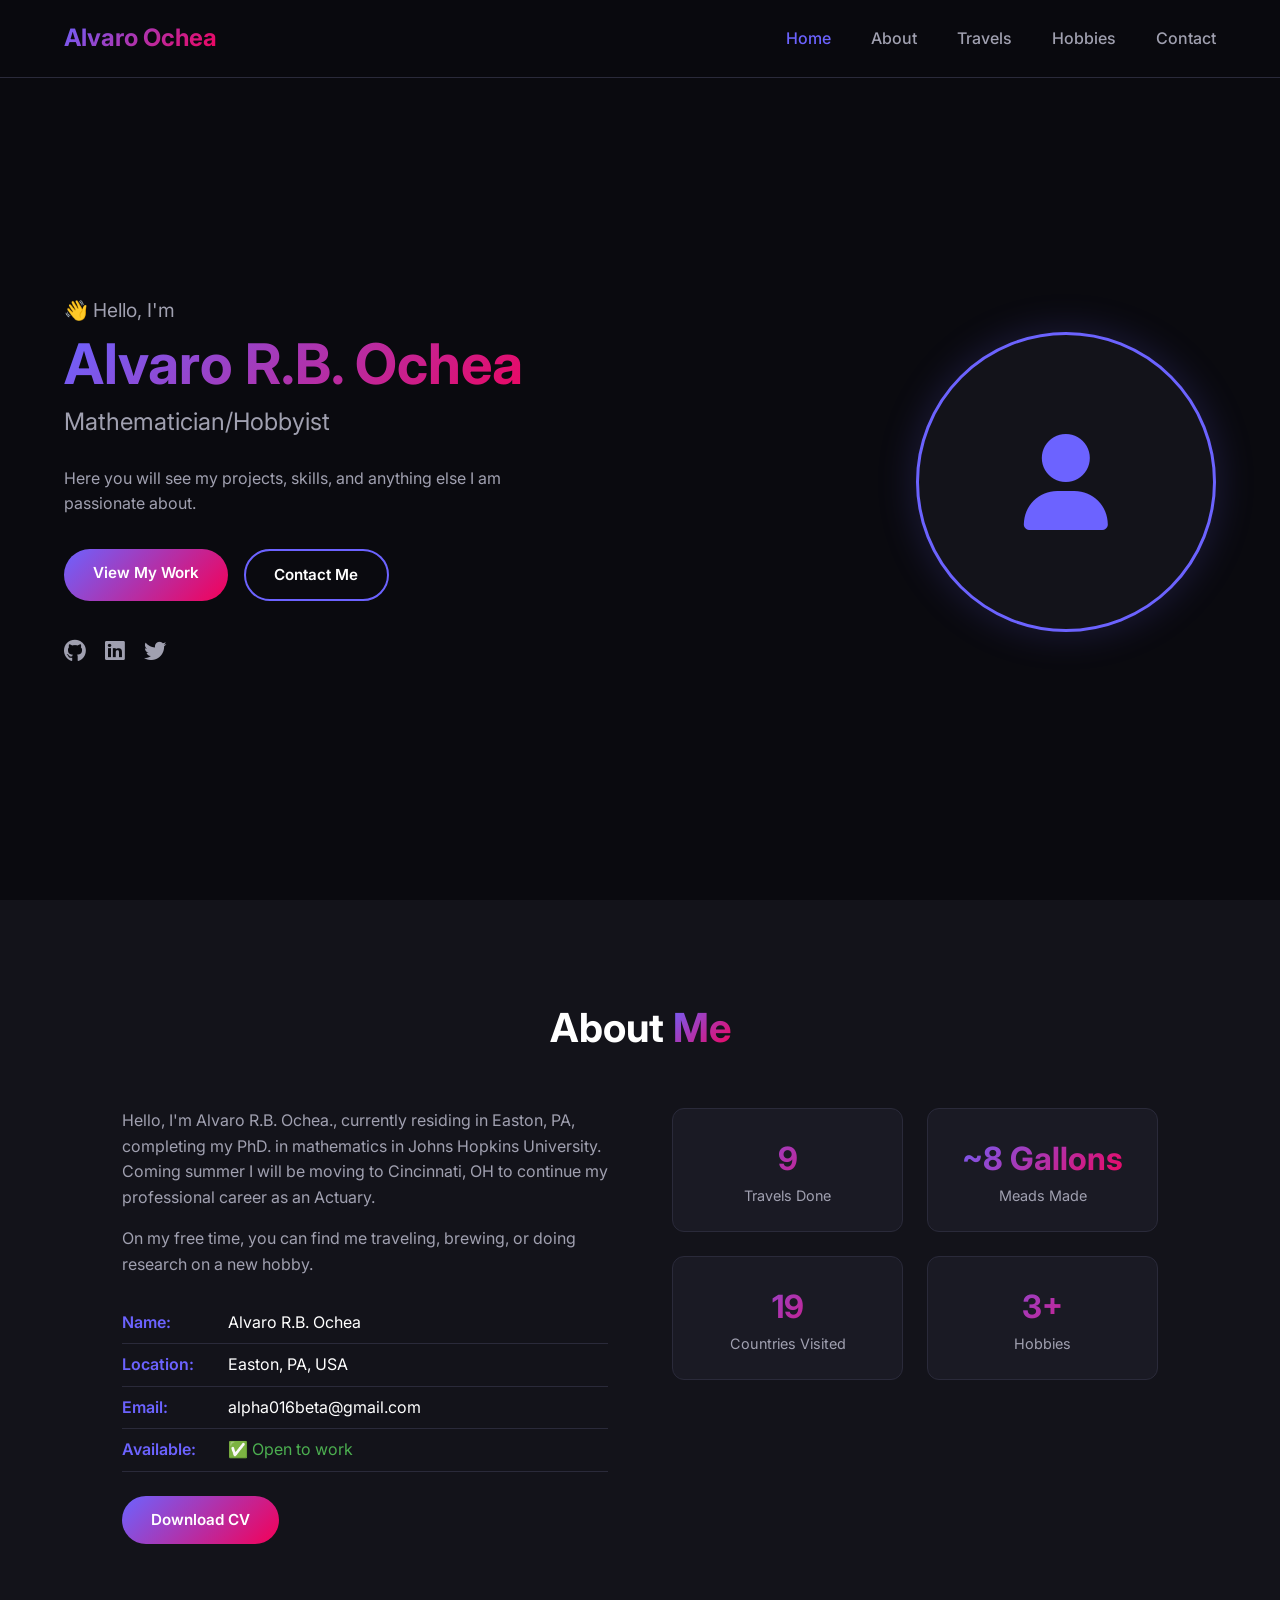
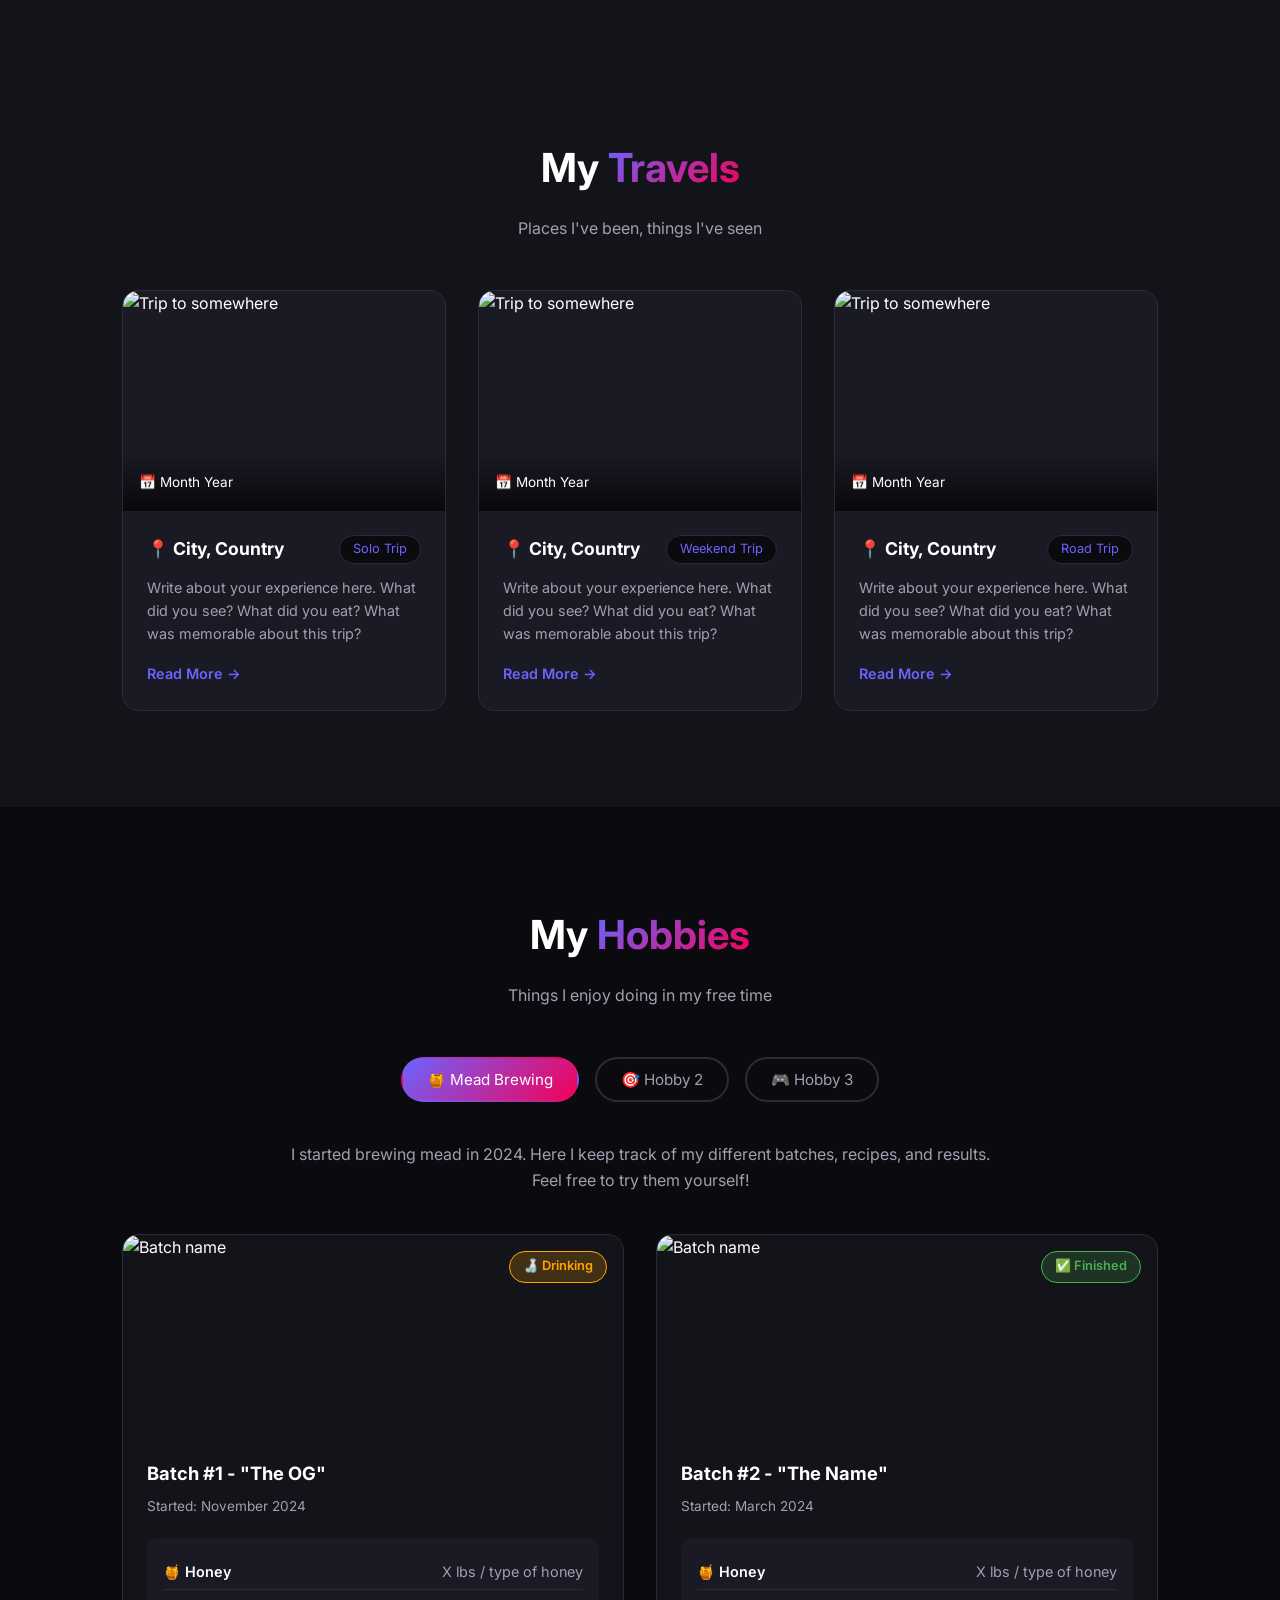
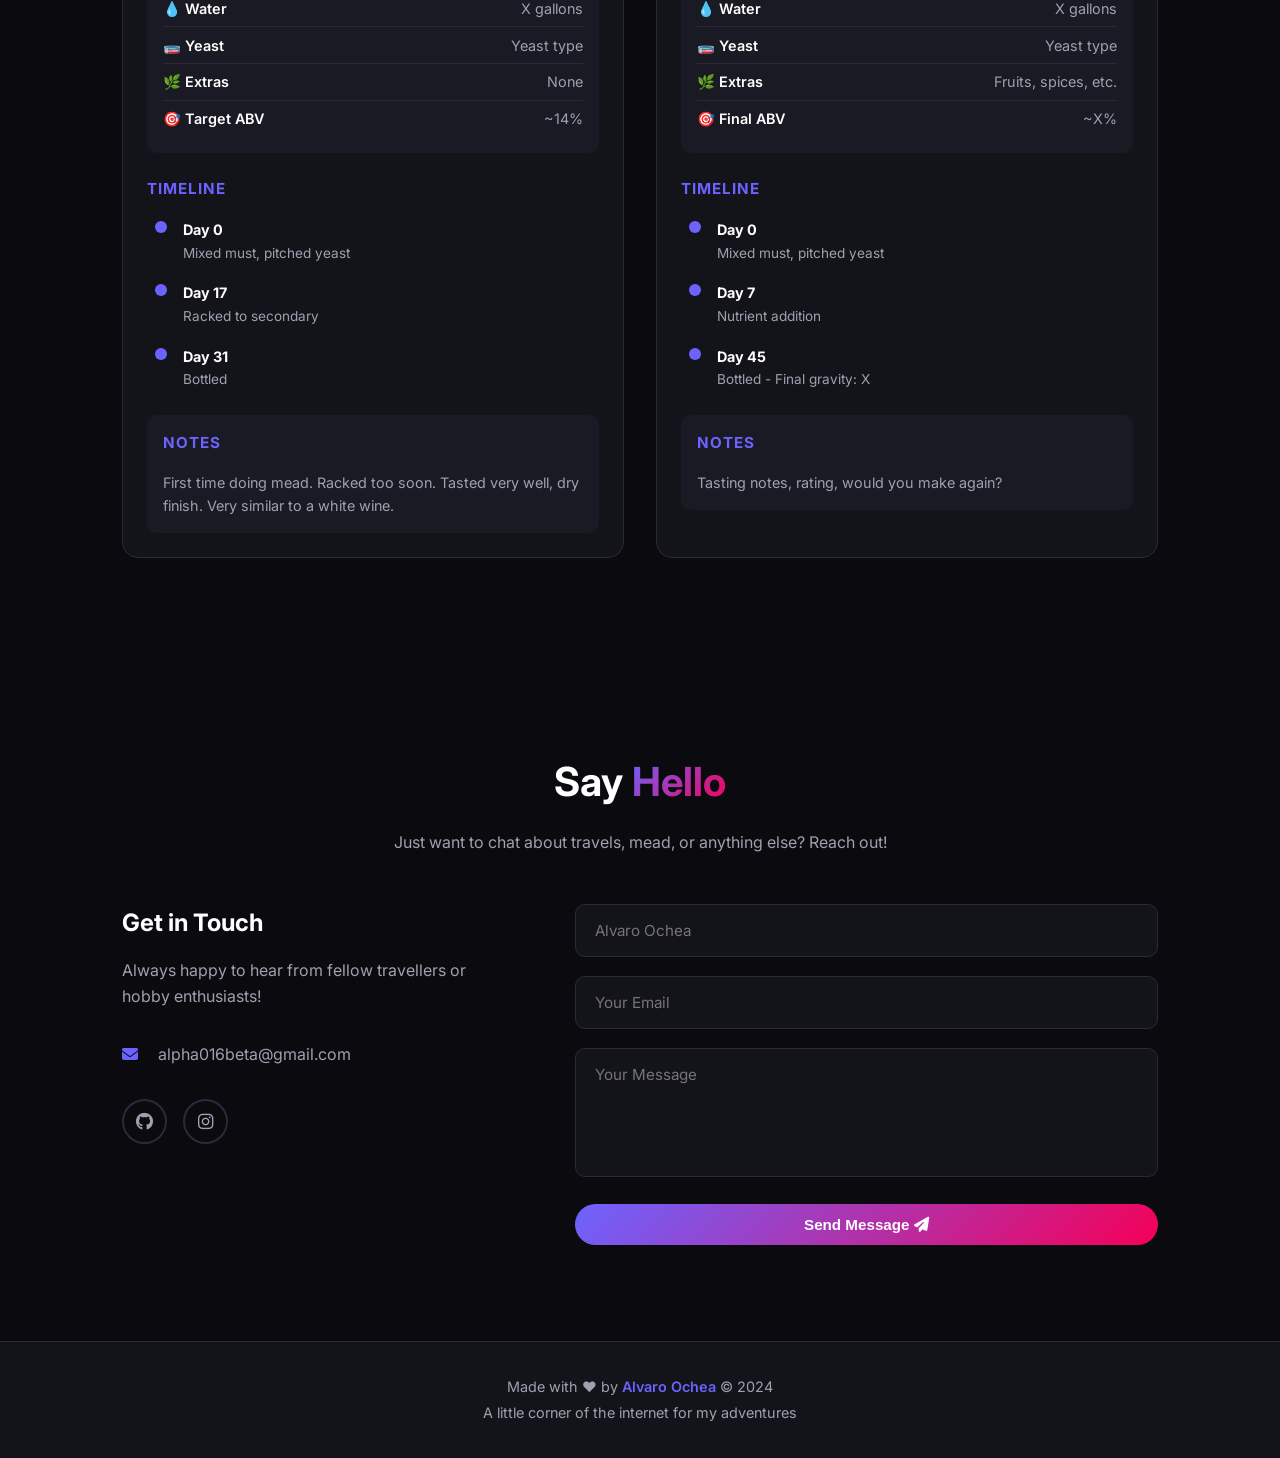
==== commit 00d599a2: "OG mead" ====
--- a/index.html
+++ b/index.html
@@ -14,7 +14,7 @@
 
     <!-- NAVBAR -->
     <nav class="navbar">
-        <div class="nav-logo">YourName</div>
+        <div class="nav-logo">Alvaro Ochea</div>
         <ul class="nav-links">
             <li><a href="#home">Home</a></li>
             <li><a href="#about">About</a></li>
@@ -195,7 +195,7 @@
             <div class="tab-content active" id="mead">
                 <div class="hobby-intro">
                     <p>
-                        I started brewing mead in [year]. Here I keep track of 
+                        I started brewing mead in 2024. Here I keep track of 
                         my different batches, recipes, and results. 
                         Feel free to try them yourself!
                     </p>
@@ -206,13 +206,13 @@
                     <!-- BATCH CARD -->
                     <div class="mead-card">
                         <div class="mead-image">
-                            <img src="assets/mead1.jpg" alt="Batch name">
-                            <div class="mead-status brewing">🍶 Aging</div>
+                            <img src="https://res.cloudinary.com/hyluysxk/image/upload/v1790707232/20241224_180421.jpg" alt="Batch name">
+                            <div class="mead-status brewing">🍶 Drinking</div>
                         </div>
                         <div class="mead-info">
                             <div class="mead-header">
-                                <h3>Batch #1 - "The Name"</h3>
-                                <span class="mead-date">Started: Jan 2024</span>
+                                <h3>Batch #1 - "The OG"</h3>
+                                <span class="mead-date">Started: November 2024</span>
                             </div>
 
                             <div class="mead-details">
@@ -230,11 +230,11 @@
                                 </div>
                                 <div class="detail-row">
                                     <span class="detail-label">🌿 Extras</span>
-                                    <span>Fruits, spices, etc.</span>
+                                    <span>None</span>
                                 </div>
                                 <div class="detail-row">
                                     <span class="detail-label">🎯 Target ABV</span>
-                                    <span>~X%</span>
+                                    <span>~14%</span>
                                 </div>
                             </div>
 
@@ -251,30 +251,23 @@
                                 <div class="timeline-item done">
                                     <span class="timeline-dot"></span>
                                     <div>
-                                        <strong>Day 7</strong>
-                                        <p>First nutrient addition, gravity reading: X</p>
-                                    </div>
-                                </div>
-                                <div class="timeline-item done">
-                                    <span class="timeline-dot"></span>
-                                    <div>
-                                        <strong>Day 14</strong>
+                                        <strong>Day 17</strong>
                                         <p>Racked to secondary</p>
                                     </div>
                                 </div>
-                                <div class="timeline-item pending">
-                                    <span class="timeline-dot"></span>
-                                    <div>
-                                        <strong>Day 30</strong>
-                                        <p>Tasting notes here...</p>
-                                    </div>
-                                </div>
+                                <div class="timeline-item done">
+                                    <span class="timeline-dot"></span>
+                                    <div>
+                                        <strong>Day 31</strong>
+                                        <p>Bottled</p>
+                                    </div>
+                                </div>
+                                
                             </div>
 
                             <div class="mead-notes">
                                 <h4>Notes</h4>
-                                <p>Any observations, things that went well, 
-                                things to improve next time, tasting notes, etc.</p>
+                                <p>First time doing mead. Racked too soon. Tasted very well, dry finish. Very similar to a white wine.</p>
                             </div>
                         </div>
                     </div>
@@ -389,7 +382,7 @@
                     <div class="contact-details">
                         <div class="contact-item">
                             <i class="fas fa-envelope"></i>
-                            <span>you@email.com</span>
+                            <span>alpha016beta@gmail.com</span>
                         </div>
                     </div>
                     <div class="contact-socials">
@@ -400,7 +393,7 @@
 
                 <form class="contact-form">
                     <div class="form-group">
-                        <input type="text" placeholder="Your Name" required>
+                        <input type="text" placeholder="Alvaro Ochea" required>
                     </div>
                     <div class="form-group">
                         <input type="email" placeholder="Your Email" required>
@@ -418,7 +411,7 @@
 
     <!-- FOOTER -->
     <footer class="footer">
-        <p>Made with ❤️ by <span>Your Name</span> © 2024</p>
+        <p>Made with ❤️ by <span>Alvaro Ochea</span> © 2024</p>
         <p>A little corner of the internet for my adventures</p>
     </footer>
 
